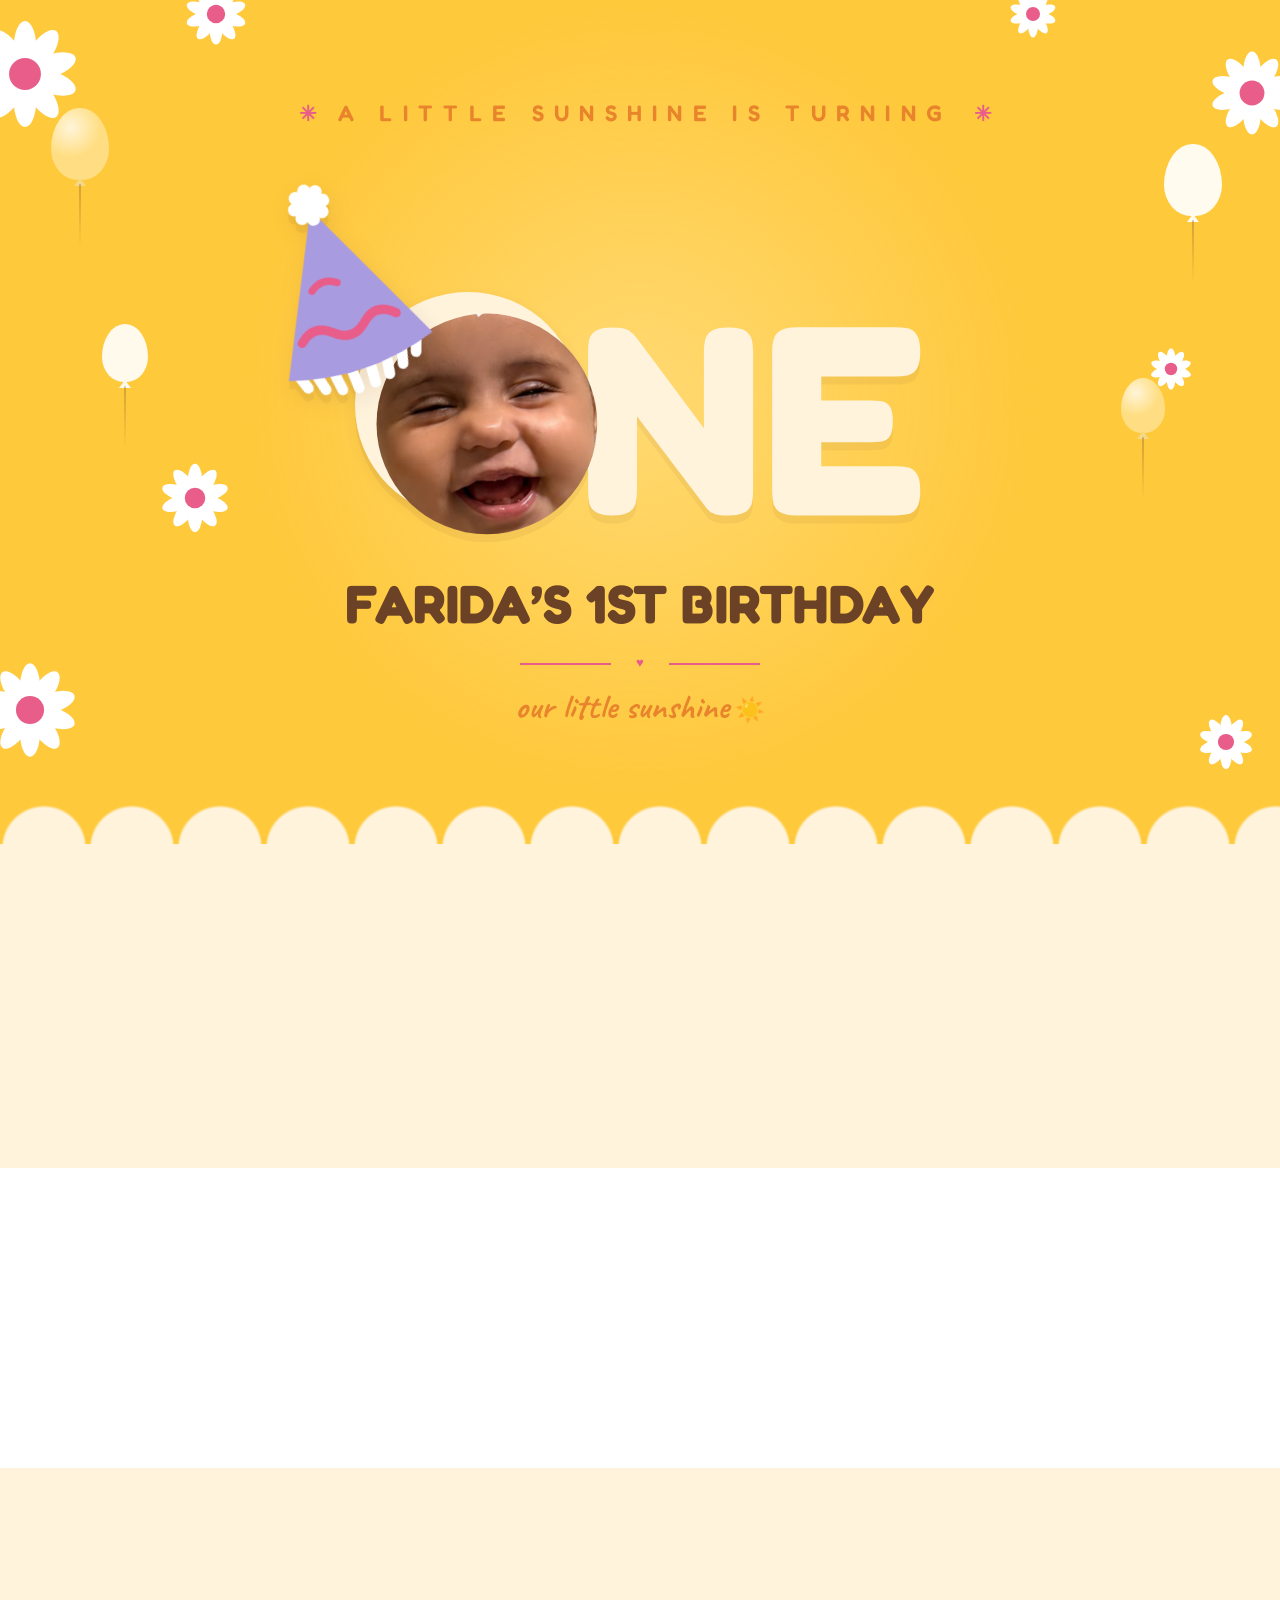
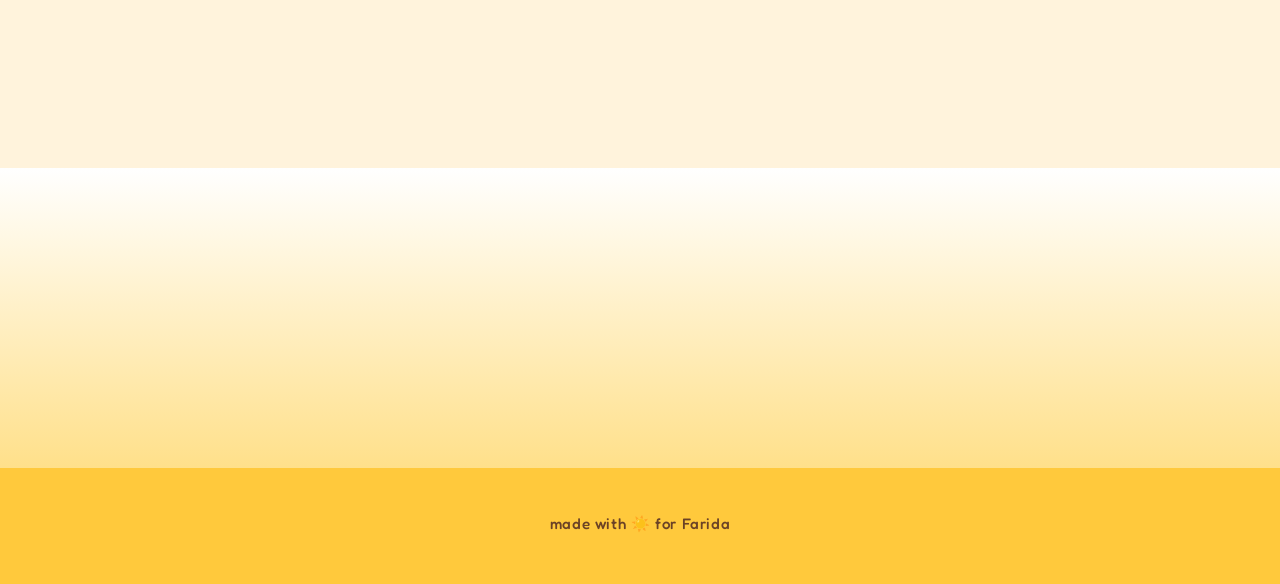
==== index.html @ 438c0849 "feat: page skeleton, sunshine theme, and invitation-style hero Co-Authored-By: Claude Fable 5 <norep" ====
<!doctype html>
<html lang="en">
<head>
  <meta charset="utf-8" />
  <meta name="viewport" content="width=device-width, initial-scale=1" />
  <title>Farida is turning ONE! ☀️</title>
  <meta name="description" content="A little sunshine is turning ONE — join us for Farida's 1st birthday! Friday 28th August, 6:30 PM, Family Park, El Rehab." />
  <meta name="theme-color" content="#FFC93C" />
  <link rel="preconnect" href="https://fonts.googleapis.com" />
  <link rel="preconnect" href="https://fonts.gstatic.com" crossorigin />
  <link href="https://fonts.googleapis.com/css2?family=Fredoka:wght@400;500;600;700&family=Caveat:wght@700&family=Nunito:wght@400;700;800&display=swap" rel="stylesheet" />
  <link rel="stylesheet" href="css/styles.css" />
</head>
<body>
  <div class="sky-decor" aria-hidden="true">
    <span class="cloud cloud-1"></span>
    <span class="cloud cloud-2"></span>
    <span class="cloud cloud-3"></span>
    <span class="cloud cloud-4"></span>
    <span class="balloon balloon-1"></span>
    <span class="balloon balloon-2"></span>
    <span class="balloon balloon-3"></span>
    <span class="balloon balloon-4"></span>
  </div>

  <header class="hero">
    <div class="hero-daisies" aria-hidden="true"></div>
    <p class="hero-kicker">A little sunshine is turning</p>
    <div class="hero-one" aria-label="ONE">
      <span class="hero-o">
        <img src="assets/theme/face.png" alt="Farida smiling" />
        <span class="party-hat" aria-hidden="true"></span>
      </span><span class="hero-n">N</span><span class="hero-e">E</span>
    </div>
    <h1 class="hero-title">Farida’s 1st Birthday</h1>
    <p class="hero-sub"><span class="script">our little sunshine</span> ☀️</p>
  </header>

  <main>
    <section id="countdown" aria-label="Countdown to the party"></section>
    <section id="details" aria-label="Party details"></section>
    <section id="photos" aria-label="Photo moments"></section>
    <section id="rsvp" aria-label="RSVP"></section>
  </main>

  <footer class="footer">made with ☀️ for Farida</footer>

  <script type="module" src="js/app.js"></script>
</body>
</html>
---- css/styles.css ----
/* ==========================================================================
   Farida's 1st Birthday — "a little sunshine is turning ONE"
   Theme tokens, page skeleton rhythm, and the invitation-style hero.
   No dependencies. Mobile-first: 375px base, enhancements at 700px / 1100px.
   ========================================================================== */

/* --------------------------------------------------------------------------
   1. Tokens
   -------------------------------------------------------------------------- */

:root {
  --sun: #FFC93C; --sun-soft: #FFE08A; --cream: #FFF3DC; --cloud: #FFFFFF;
  --marigold: #E8842C; --brown: #6B4226; --pink: #E85D8A; --lilac: #A99BE0;
  --font-display: "Fredoka", sans-serif;
  --font-script: "Caveat", cursive;
  --font-body: "Nunito", sans-serif;

  /* Shared decorative art, drawn once and reused as background layers. */
  --daisy: url("data:image/svg+xml,<svg xmlns='http://www.w3.org/2000/svg' viewBox='0 0 100 100'><g fill='%23FFFFFF'><ellipse cx='50' cy='27' rx='9.5' ry='22'/><ellipse cx='50' cy='27' rx='9.5' ry='22' transform='rotate(36 50 50)'/><ellipse cx='50' cy='27' rx='9.5' ry='22' transform='rotate(72 50 50)'/><ellipse cx='50' cy='27' rx='9.5' ry='22' transform='rotate(108 50 50)'/><ellipse cx='50' cy='27' rx='9.5' ry='22' transform='rotate(144 50 50)'/><ellipse cx='50' cy='27' rx='9.5' ry='22' transform='rotate(180 50 50)'/><ellipse cx='50' cy='27' rx='9.5' ry='22' transform='rotate(216 50 50)'/><ellipse cx='50' cy='27' rx='9.5' ry='22' transform='rotate(252 50 50)'/><ellipse cx='50' cy='27' rx='9.5' ry='22' transform='rotate(288 50 50)'/><ellipse cx='50' cy='27' rx='9.5' ry='22' transform='rotate(324 50 50)'/></g><circle cx='50' cy='50' r='13.5' fill='%23E85D8A'/></svg>");

  --hat: url("data:image/svg+xml,<svg xmlns='http://www.w3.org/2000/svg' viewBox='0 0 120 150'><g fill='%23FFFFFF'><rect x='16' y='113' width='6.5' height='17' rx='3.2' transform='rotate(-19 19 113)'/><rect x='27' y='117' width='6.5' height='17' rx='3.2' transform='rotate(-14 30 117)'/><rect x='38' y='120' width='6.5' height='17' rx='3.2' transform='rotate(-8 41 120)'/><rect x='49' y='122' width='6.5' height='17' rx='3.2' transform='rotate(-3 52 122)'/><rect x='61' y='122' width='6.5' height='17' rx='3.2' transform='rotate(3 64 122)'/><rect x='72' y='120' width='6.5' height='17' rx='3.2' transform='rotate(8 75 120)'/><rect x='83' y='117' width='6.5' height='17' rx='3.2' transform='rotate(14 86 117)'/><rect x='94' y='113' width='6.5' height='17' rx='3.2' transform='rotate(19 97 113)'/></g><path d='M60 24 L106 118 Q60 133 14 118 Z' fill='%23A99BE0'/><path d='M29 99 Q39 90 49 99 T69 99 T89 100' fill='none' stroke='%23E85D8A' stroke-width='5.5' stroke-linecap='round'/><path d='M45 71 Q53 65 61 71' fill='none' stroke='%23E85D8A' stroke-width='4.5' stroke-linecap='round'/><g fill='%23FFFFFF' transform='translate(60 21)'><rect x='-13' y='-4' width='26' height='8' rx='4'/><rect x='-13' y='-4' width='26' height='8' rx='4' transform='rotate(45)'/><rect x='-13' y='-4' width='26' height='8' rx='4' transform='rotate(90)'/><rect x='-13' y='-4' width='26' height='8' rx='4' transform='rotate(135)'/><circle r='9'/></g></svg>");
}

/* --------------------------------------------------------------------------
   2. Reset + base
   -------------------------------------------------------------------------- */

* { box-sizing: border-box; margin: 0; }

html { -webkit-text-size-adjust: 100%; }

body {
  background: var(--sun);
  color: var(--brown);
  font-family: var(--font-body);
  font-size: 16px;
  line-height: 1.6;
  overflow-x: hidden;
  min-height: 100vh;
}

img { max-width: 100%; }

:focus-visible {
  outline: 3px solid var(--brown);
  outline-offset: 3px;
  border-radius: 6px;
}

/* --------------------------------------------------------------------------
   3. Sky decor — drifting clouds + floating balloons behind everything
   -------------------------------------------------------------------------- */

.sky-decor {
  position: fixed;
  inset: 0;
  overflow: hidden;
  pointer-events: none;
  z-index: 0;
}

.cloud {
  position: absolute;
  left: 0;
  width: 120px;
  height: 40px;
  background: var(--cloud);
  border-radius: 60px;
  opacity: 0.35;
  will-change: transform;
}

.cloud::before,
.cloud::after {
  content: "";
  position: absolute;
  background: inherit;
  border-radius: 50%;
}

.cloud::before { width: 58px; height: 58px; left: 16px; top: -26px; }
.cloud::after  { width: 40px; height: 40px; right: 18px; top: -18px; }

.cloud-1 { top: 5%;  transform: translateX(-30vw) scale(0.8);  opacity: 0.42; }
.cloud-2 { top: 37%; transform: translateX(-30vw) scale(0.55); opacity: 0.34; }
.cloud-3 { top: 58%; transform: translateX(-30vw) scale(1.05); opacity: 0.3; }
.cloud-4 { top: 79%; transform: translateX(-30vw) scale(0.7);  opacity: 0.28; }

.balloon {
  display: none;
  position: absolute;
  width: 58px;
  height: 72px;
  border-radius: 50% 50% 48% 48% / 58% 58% 44% 44%;
  background:
    radial-gradient(circle at 34% 27%, rgba(255, 255, 255, 0.8), rgba(255, 255, 255, 0) 46%),
    var(--sun-soft);
  opacity: 0.92;
}

/* Knot under the balloon. */
.balloon::before {
  content: "";
  position: absolute;
  left: 50%;
  bottom: -6px;
  width: 0;
  height: 0;
  transform: translateX(-50%);
  border-left: 6px solid transparent;
  border-right: 6px solid transparent;
  border-bottom: 8px solid currentColor;
  color: inherit;
}

/* String. */
.balloon::after {
  content: "";
  position: absolute;
  left: 50%;
  top: 100%;
  width: 2px;
  height: 62px;
  margin-top: 4px;
  transform: translateX(-50%);
  background: linear-gradient(rgba(107, 66, 38, 0.32), rgba(107, 66, 38, 0));
  border-radius: 2px;
}

.balloon-1 { top: 9%;  left: 2.2%;  color: #F3D98C; }
.balloon-2 { top: 30%; left: 5.5%;  color: #FFFFFF; background: radial-gradient(circle at 34% 27%, rgba(255,255,255,0.95), rgba(255,255,255,0) 46%), var(--cloud); width: 46px; height: 58px; opacity: 0.9; }
.balloon-3 { top: 13%; right: 2.4%; color: #FFFFFF; background: radial-gradient(circle at 34% 27%, rgba(255,255,255,0.95), rgba(255,255,255,0) 46%), var(--cloud); }
.balloon-4 { top: 37%; right: 6%;   color: #F3D98C; width: 44px; height: 55px; }

/* --------------------------------------------------------------------------
   4. Hero — a web recreation of the paper invitation
   -------------------------------------------------------------------------- */

.hero {
  position: relative;
  z-index: 1;
  overflow: hidden;
  padding: clamp(2.75rem, 11vw, 5.5rem) clamp(1rem, 5vw, 2.5rem) clamp(5rem, 14vw, 8rem);
  text-align: center;
  isolation: isolate;
}

/* Warm glow behind the ONE, like light off the page. */
.hero::before {
  content: "";
  position: absolute;
  left: 50%;
  top: 46%;
  width: min(125vw, 880px);
  aspect-ratio: 1;
  transform: translate(-50%, -50%);
  background: radial-gradient(circle, var(--sun-soft) 0%, rgba(255, 224, 138, 0) 63%);
  opacity: 0.7;
  z-index: -2;
}

/* Cloud-scalloped hand-off into the first cream section. */
.hero::after {
  content: "";
  position: absolute;
  left: 0;
  right: 0;
  bottom: -1px;
  height: 58px;
  z-index: -1;
  background:
    radial-gradient(circle at 32px 40px, var(--cream) 29px, rgba(255, 243, 220, 0) 31px)
      0 0 / 64px 58px repeat-x,
    linear-gradient(var(--cream), var(--cream)) 0 100% / 100% 20px no-repeat;
}

.hero-daisies {
  position: absolute;
  inset: 0;
  z-index: -1;
  pointer-events: none;
  background-image: var(--daisy), var(--daisy), var(--daisy), var(--daisy), var(--daisy), var(--daisy);
  background-repeat: no-repeat;
  background-size: 96px, 58px, 74px, 44px, 84px, 50px;
  background-position:
    -26px 1.5%,
    23% -14px,
    calc(100% + 14px) 4%,
    72% 1%,
    -18px 87%,
    calc(100% - 10px) 90%;
}

/* --- kicker: spaced marigold caps flanked by pink sparkle marks ---------- */

.hero-kicker {
  font-family: var(--font-display);
  font-weight: 600;
  font-size: clamp(0.78rem, 3.4vw, 1.2rem);
  color: var(--marigold);
  text-transform: uppercase;
  letter-spacing: 0.24em;
  text-indent: 0.24em;
  text-align: center;
  line-height: 1.5;
  /* Keeps the kicker to a comfortable two-line measure on phones so the
     sparkle marks stay beside the words instead of out at the daisies. */
  max-width: min(100%, 12.5rem);
  margin: 0 auto;
}

.hero-kicker::before,
.hero-kicker::after {
  content: "✳";
  display: inline-block;
  color: var(--pink);
  font-size: 0.95em;
  letter-spacing: 0;
  text-indent: 0;
}

.hero-kicker::before { margin-right: 1em; }
.hero-kicker::after  { margin-left: 1em; }

/* --- the giant ONE ------------------------------------------------------- */

.hero-one {
  display: flex;
  justify-content: center;
  align-items: center;
  font-family: var(--font-display);
  font-weight: 700;
  font-size: clamp(6rem, 31vw, 16rem);
  line-height: 1;
  color: var(--cream);
  letter-spacing: 0.005em;
  /* Top margin scales with the type so the party hat always clears the kicker. */
  margin: calc(0.5em + 1rem) 0 clamp(0.5rem, 2vw, 1rem);
  filter: drop-shadow(0 0.03em 0 rgba(107, 66, 38, 0.07));
}

.hero-o {
  position: relative;
  display: inline-block;
  width: 0.84em;
  height: 0.84em;
  flex: none;
  margin-bottom: 0.075em;
  border-radius: 50%;
  background: var(--cream);
  box-shadow: 0 0.02em 0.05em rgba(107, 66, 38, 0.08);
}

.hero-o img {
  position: absolute;
  inset: 0.072em;
  width: auto;
  height: auto;
  display: block;
  object-fit: cover;
  object-position: 50% 44%;
  /* Clip tight, then scale back up: crops the source's edge fringe without
     letting the photo spill outside the cream ring. */
  clip-path: circle(47%);
  transform: scale(1.04);
}

.hero-n,
.hero-e { display: inline-block; }

/* --- the party hat: lilac cone, pink zigzag, white pompom + tassels ------ */

.party-hat {
  position: absolute;
  left: -34%;
  top: -62%;
  width: 88%;
  aspect-ratio: 120 / 150;
  transform: rotate(-19deg);
  transform-origin: 60% 100%;
  background: var(--hat) no-repeat center / contain;
  filter: drop-shadow(0 0.03em 0.04em rgba(107, 66, 38, 0.12));
}

/* --- title + script sub-line -------------------------------------------- */

.hero-title {
  font-family: var(--font-display);
  font-weight: 700;
  font-size: clamp(1.7rem, 7.6vw, 3.5rem);
  line-height: 1.15;
  letter-spacing: 0.01em;
  text-transform: uppercase;
  color: var(--brown);
  margin: clamp(0.75rem, 3vw, 1.5rem) auto 0;
  max-width: 16ch;
}

.hero-sub {
  margin-top: clamp(0.9rem, 3.5vw, 1.4rem);
  font-size: clamp(1.1rem, 4vw, 1.5rem);
  line-height: 1.2;
}

/* Pink rule–heart–rule divider, straight from the invitation. */
.hero-sub::before {
  content: "♥";
  display: block;
  width: min(15rem, 74vw);
  margin: 0 auto clamp(0.6rem, 2.5vw, 1rem);
  color: var(--pink);
  font-size: 0.82rem;
  line-height: 1;
  background:
    linear-gradient(var(--pink), var(--pink)) left center / 38% 2px no-repeat,
    linear-gradient(var(--pink), var(--pink)) right center / 38% 2px no-repeat;
}

.hero-sub .script {
  font-family: var(--font-script);
  font-weight: 700;
  font-size: 1.45em;
  color: var(--marigold);
}

/* --------------------------------------------------------------------------
   5. Page rhythm — empty landmarks that later tasks fill in
   -------------------------------------------------------------------------- */

main {
  position: relative;
  z-index: 1;
  /* Overlap the hero by a hair so fractional layout heights can never leave a
     sliver of the yellow page background showing at the seam. */
  margin-top: -1px;
}

main > section {
  min-height: clamp(170px, 27vh, 280px);
  padding: clamp(2.5rem, 8vw, 4.5rem) clamp(1rem, 5vw, 2.5rem);
  background: var(--cream);
}

#details { background: var(--cloud); }
#photos  { background: var(--cream); }
#rsvp    { background: linear-gradient(180deg, var(--cloud) 0%, var(--sun-soft) 100%); }

/* --------------------------------------------------------------------------
   6. Footer
   -------------------------------------------------------------------------- */

.footer {
  position: relative;
  z-index: 1;
  background: var(--sun);
  color: var(--brown);
  font-family: var(--font-display);
  font-weight: 500;
  font-size: 0.95rem;
  letter-spacing: 0.04em;
  text-align: center;
  padding: clamp(1.75rem, 6vw, 2.75rem) 1rem clamp(2rem, 7vw, 3rem);
}

/* --------------------------------------------------------------------------
   7. Enhancements — 700px and up
   -------------------------------------------------------------------------- */

@media (min-width: 700px) {
  .balloon { display: block; }

  .hero {
    padding-top: clamp(3.5rem, 8vw, 6rem);
    padding-bottom: clamp(6rem, 12vw, 9rem);
  }

  .hero-kicker {
    max-width: none;
    font-size: clamp(1rem, 2vw, 1.35rem);
    letter-spacing: 0.42em;
    text-indent: 0.42em;
  }

  .hero-one { font-size: clamp(9rem, 22vw, 14rem); }

  .hero-daisies {
    background-image:
      var(--daisy), var(--daisy), var(--daisy), var(--daisy),
      var(--daisy), var(--daisy), var(--daisy), var(--daisy);
    background-size: 118px, 68px, 92px, 52px, 104px, 60px, 76px, 46px;
    background-position:
      -34px 2%,
      15% -20px,
      calc(100% + 18px) 6%,
      82% -12px,
      -22px 86%,
      calc(100% - 24px) 88%,
      13% 58%,
      93% 42%;
  }

  .hero::after { height: 76px; }
  .hero::after {
    background:
      radial-gradient(circle at 44px 54px, var(--cream) 40px, rgba(255, 243, 220, 0) 43px)
        0 0 / 88px 76px repeat-x,
      linear-gradient(var(--cream), var(--cream)) 0 100% / 100% 26px no-repeat;
  }
}

/* --------------------------------------------------------------------------
   8. Enhancements — 1100px and up
   -------------------------------------------------------------------------- */

@media (min-width: 1100px) {
  .hero { padding-bottom: clamp(7rem, 11vw, 10rem); }

  .hero-one { font-size: clamp(13rem, 21vw, 19rem); }

  .hero-title { font-size: clamp(3rem, 4.2vw, 4.25rem); max-width: none; }

  .hero-kicker { font-size: 1.4rem; letter-spacing: 0.46em; text-indent: 0.46em; }

  .balloon-1 { top: 12%; left: 4%; }
  .balloon-2 { top: 36%; left: 8%; }
  .balloon-3 { top: 16%; right: 4.5%; }
  .balloon-4 { top: 42%; right: 9%; }

  main > section { min-height: 300px; }
}

/* --------------------------------------------------------------------------
   9. Motion — decorative only, and only when the visitor welcomes it
   -------------------------------------------------------------------------- */

@keyframes drift-across {
  from { transform: translateX(-30vw) scale(var(--s, 1)); }
  to   { transform: translateX(130vw) scale(var(--s, 1)); }
}

@keyframes float-up-down {
  0%, 100% { translate: 0 0; }
  50%      { translate: 0 -18px; }
}

@keyframes gentle-bob {
  0%, 100% { transform: translateY(0); }
  50%      { transform: translateY(-0.022em); }
}

@keyframes sparkle-pulse {
  0%, 100% { opacity: 1;    transform: scale(1); }
  50%      { opacity: 0.55; transform: scale(0.78); }
}

@media (prefers-reduced-motion: no-preference) {
  .cloud {
    animation: drift-across linear infinite;
  }

  .cloud-1 { --s: 0.85; animation-duration: 92s;  animation-delay: -12s; }
  .cloud-2 { --s: 0.55; animation-duration: 128s; animation-delay: -70s; }
  .cloud-3 { --s: 1.05; animation-duration: 156s; animation-delay: -34s; }
  .cloud-4 { --s: 0.7;  animation-duration: 112s; animation-delay: -96s; }

  .balloon { animation: float-up-down 7s ease-in-out infinite; }
  .balloon-2 { animation-duration: 9s;  animation-delay: -2s; }
  .balloon-3 { animation-duration: 8s;  animation-delay: -4s; }
  .balloon-4 { animation-duration: 10s; animation-delay: -6s; }

  .hero-o { animation: gentle-bob 5s ease-in-out infinite; }

  .hero-kicker::before,
  .hero-kicker::after { animation: sparkle-pulse 3.2s ease-in-out infinite; }
  .hero-kicker::after { animation-delay: -1.6s; }
}

@media (prefers-reduced-motion: reduce) {
  *,
  *::before,
  *::after {
    animation: none !important;
    transition: none !important;
    scroll-behavior: auto !important;
  }
}
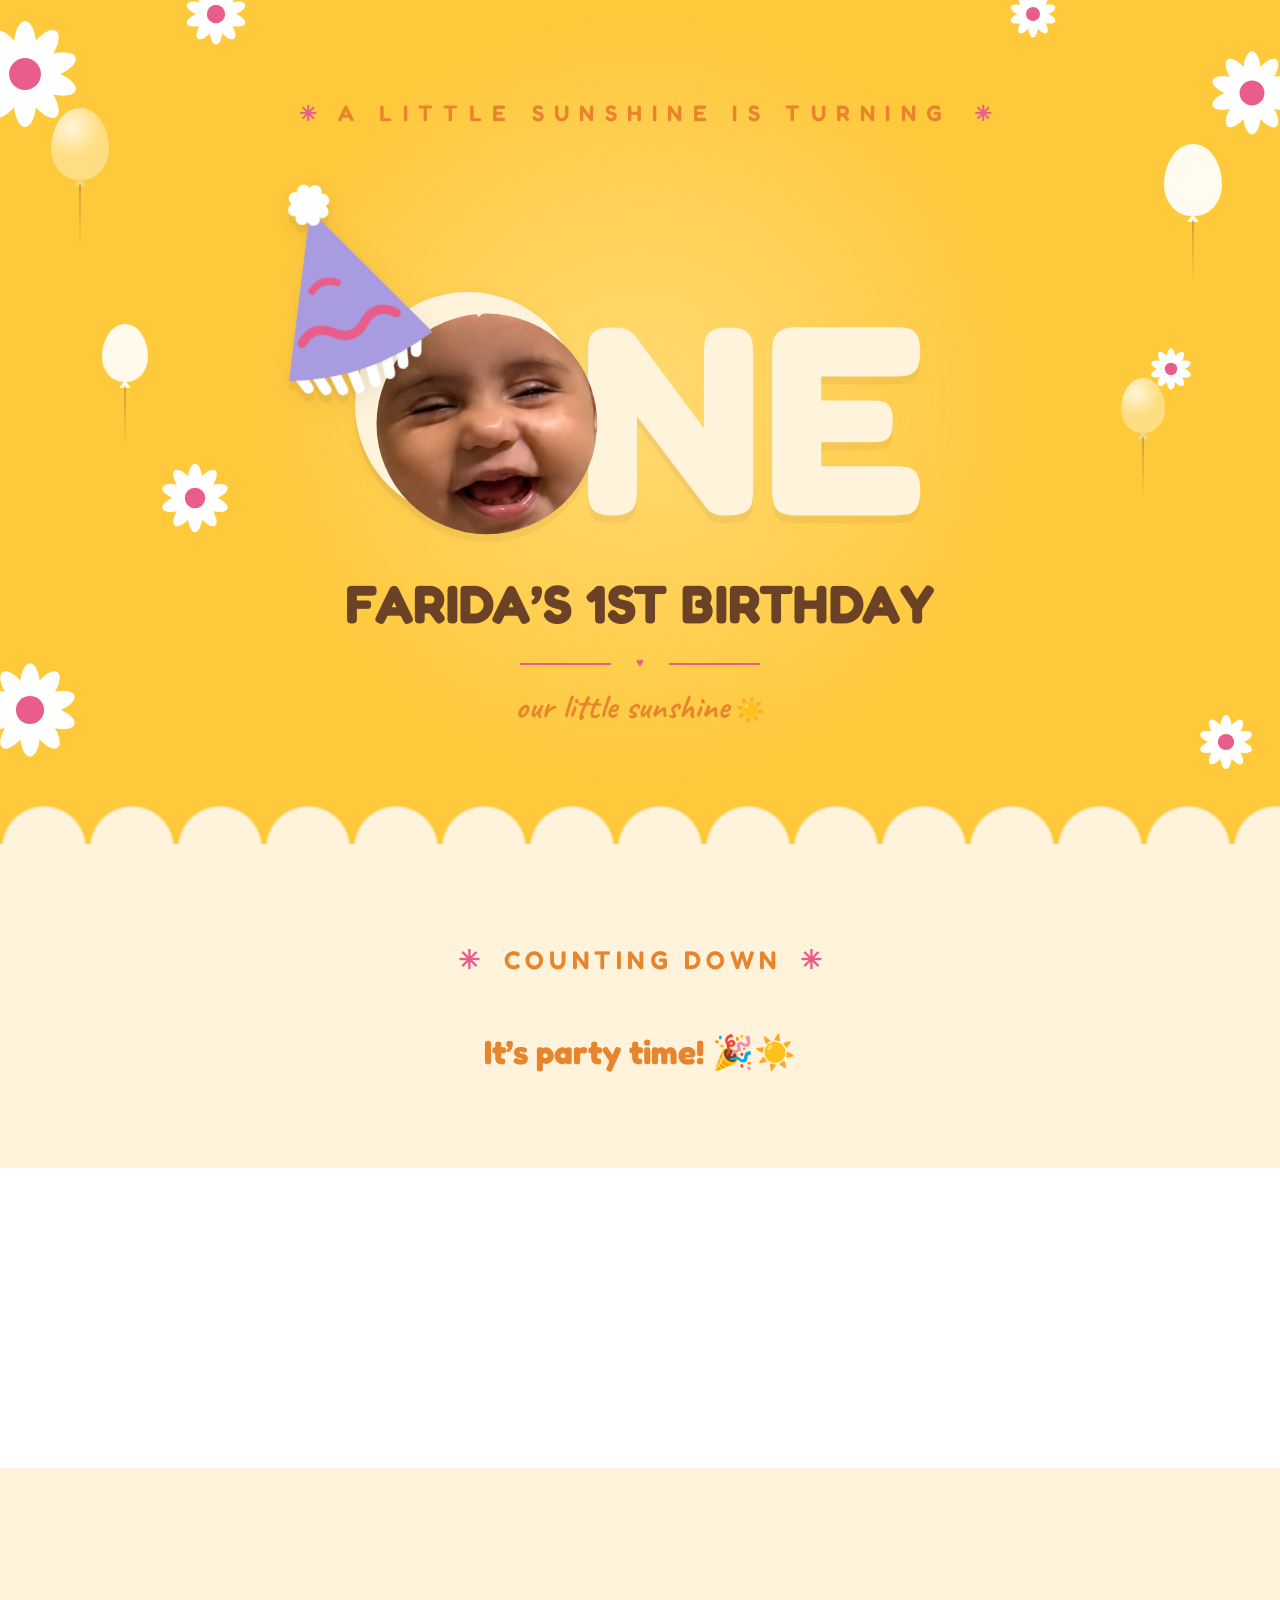
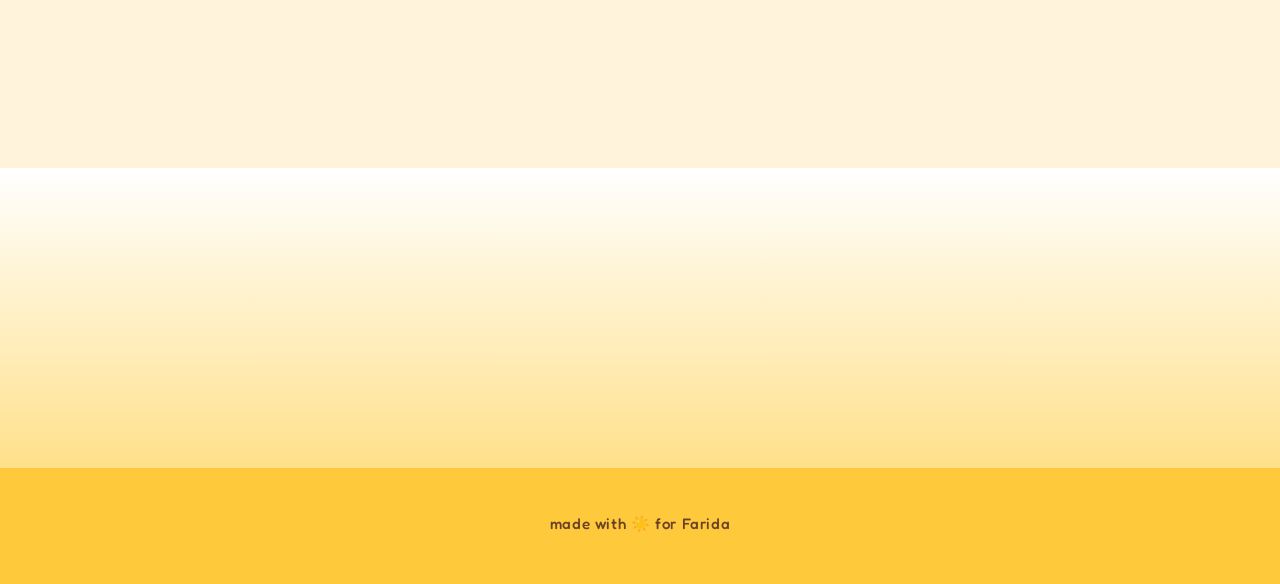
==== commit 4fc073b8: "feat: live countdown on cloud chips Co-Authored-By: Claude Fable 5 <noreply@anthropic.com>" ====
--- a/index.html
+++ b/index.html
@@ -37,7 +37,17 @@
   </header>
 
   <main>
-    <section id="countdown" aria-label="Countdown to the party"></section>
+    <section id="countdown" aria-label="Countdown to the party">
+      <h2 class="section-title"><span aria-hidden="true">✳</span> counting down <span aria-hidden="true">✳</span></h2>
+      <div class="count-grid" role="timer">
+        <div class="count-chip"><span class="count-num" id="cd-days">–</span><span class="count-label">days</span></div>
+        <div class="count-chip"><span class="count-num" id="cd-hours">–</span><span class="count-label">hours</span></div>
+        <div class="count-chip"><span class="count-num" id="cd-minutes">–</span><span class="count-label">minutes</span></div>
+        <div class="count-chip"><span class="count-num" id="cd-seconds">–</span><span class="count-label">seconds</span></div>
+      </div>
+      <p class="count-until">until Didi turns ONE!</p>
+      <p class="count-done" hidden>It’s party time! 🎉☀️</p>
+    </section>
     <section id="details" aria-label="Party details"></section>
     <section id="photos" aria-label="Photo moments"></section>
     <section id="rsvp" aria-label="RSVP"></section>
--- a/css/styles.css
+++ b/css/styles.css
@@ -346,7 +346,115 @@
 #rsvp    { background: linear-gradient(180deg, var(--cloud) 0%, var(--sun-soft) 100%); }
 
 /* --------------------------------------------------------------------------
-   6. Footer
+   6. Countdown — cloud-cookie chips ticking down to the party
+   -------------------------------------------------------------------------- */
+
+.section-title {
+  font-family: var(--font-display);
+  font-weight: 600;
+  font-size: clamp(1.05rem, 4.4vw, 1.4rem);
+  text-transform: uppercase;
+  letter-spacing: 0.14em;
+  text-indent: 0.14em;
+  text-align: center;
+  color: var(--marigold);
+  margin: 0 auto clamp(1.75rem, 7vw, 2.75rem);
+}
+
+.section-title span {
+  display: inline-block;
+  color: var(--pink);
+  margin: 0 0.3em;
+  text-indent: 0;
+}
+
+.count-grid {
+  display: grid;
+  grid-template-columns: repeat(4, 1fr);
+  gap: clamp(0.55rem, 3vw, 1rem);
+  max-width: 30rem;
+  margin: 0 auto;
+}
+
+/* `display: grid` above out-specifies the UA [hidden] rule at equal
+   specificity (author beats user-agent regardless of selector weight), so
+   without this the grid would stay visible after `els.grid.hidden = true`. */
+.count-grid[hidden] {
+  display: none;
+}
+
+/* A cloud cookie: a soft blobby rectangle plus two overlapping circular
+   bumps riding its top edge, echoing the iced cloud cookies in
+   assets/theme/desserts-grid.png. */
+.count-chip {
+  position: relative;
+  display: flex;
+  flex-direction: column;
+  align-items: center;
+  justify-content: center;
+  gap: 0.2em;
+  padding: 1.15em 0.3em 0.85em;
+  background: var(--cloud);
+  border-radius: 48% 48% 42% 42% / 62% 62% 38% 38%;
+  box-shadow:
+    0 3px 0 rgba(107, 66, 38, 0.08),
+    0 8px 16px rgba(107, 66, 38, 0.14);
+}
+
+.count-chip::before,
+.count-chip::after {
+  content: "";
+  position: absolute;
+  top: -13%;
+  width: 52%;
+  height: 40%;
+  background: inherit;
+  border-radius: 50%;
+}
+
+.count-chip::before { left: 0%; }
+.count-chip::after  { right: 0%; }
+
+.count-num {
+  position: relative;
+  font-family: var(--font-display);
+  font-weight: 700;
+  font-size: clamp(1.5rem, 7vw, 2rem);
+  line-height: 1;
+  color: var(--marigold);
+  font-variant-numeric: tabular-nums;
+}
+
+.count-label {
+  position: relative;
+  font-family: var(--font-body);
+  font-weight: 800;
+  font-size: clamp(0.58rem, 2.4vw, 0.72rem);
+  text-transform: uppercase;
+  letter-spacing: 0.09em;
+  color: var(--brown);
+}
+
+.count-until {
+  margin-top: clamp(1.25rem, 5vw, 2rem);
+  font-family: var(--font-script);
+  font-weight: 700;
+  font-size: clamp(1.3rem, 5.5vw, 1.7rem);
+  text-align: center;
+  color: var(--marigold);
+}
+
+.count-done {
+  margin-top: clamp(1rem, 4vw, 1.5rem);
+  font-family: var(--font-display);
+  font-weight: 700;
+  font-size: clamp(1.5rem, 6vw, 2.1rem);
+  text-align: center;
+  color: var(--marigold);
+}
+
+/* --------------------------------------------------------------------------
+   7. Footer
    -------------------------------------------------------------------------- */
 
 .footer {
@@ -363,7 +471,7 @@
 }
 
 /* --------------------------------------------------------------------------
-   7. Enhancements — 700px and up
+   8. Enhancements — 700px and up
    -------------------------------------------------------------------------- */
 
 @media (min-width: 700px) {
@@ -406,10 +514,17 @@
         0 0 / 88px 76px repeat-x,
       linear-gradient(var(--cream), var(--cream)) 0 100% / 100% 26px no-repeat;
   }
-}
-
-/* --------------------------------------------------------------------------
-   8. Enhancements — 1100px and up
+
+  .section-title { font-size: 1.6rem; letter-spacing: 0.2em; text-indent: 0.2em; }
+
+  .count-grid { max-width: 40rem; gap: 1.5rem; }
+
+  .count-num { font-size: 2.6rem; }
+  .count-label { font-size: 0.85rem; }
+}
+
+/* --------------------------------------------------------------------------
+   9. Enhancements — 1100px and up
    -------------------------------------------------------------------------- */
 
 @media (min-width: 1100px) {
@@ -427,10 +542,15 @@
   .balloon-4 { top: 42%; right: 9%; }
 
   main > section { min-height: 300px; }
-}
-
-/* --------------------------------------------------------------------------
-   9. Motion — decorative only, and only when the visitor welcomes it
+
+  .count-grid { max-width: 48rem; gap: 1.75rem; }
+
+  .count-num { font-size: 3.1rem; }
+  .count-label { font-size: 0.95rem; letter-spacing: 0.1em; }
+}
+
+/* --------------------------------------------------------------------------
+   10. Motion — decorative only, and only when the visitor welcomes it
    -------------------------------------------------------------------------- */
 
 @keyframes drift-across {
@@ -473,6 +593,14 @@
   .hero-kicker::before,
   .hero-kicker::after { animation: sparkle-pulse 3.2s ease-in-out infinite; }
   .hero-kicker::after { animation-delay: -1.6s; }
+
+  .section-title span { animation: sparkle-pulse 3.2s ease-in-out infinite; }
+  .section-title span:last-child { animation-delay: -1.6s; }
+
+  .count-chip { animation: gentle-bob 4.5s ease-in-out infinite; }
+  .count-chip:nth-child(2) { animation-delay: -1.1s; }
+  .count-chip:nth-child(3) { animation-delay: -2.2s; }
+  .count-chip:nth-child(4) { animation-delay: -3.3s; }
 }
 
 @media (prefers-reduced-motion: reduce) {
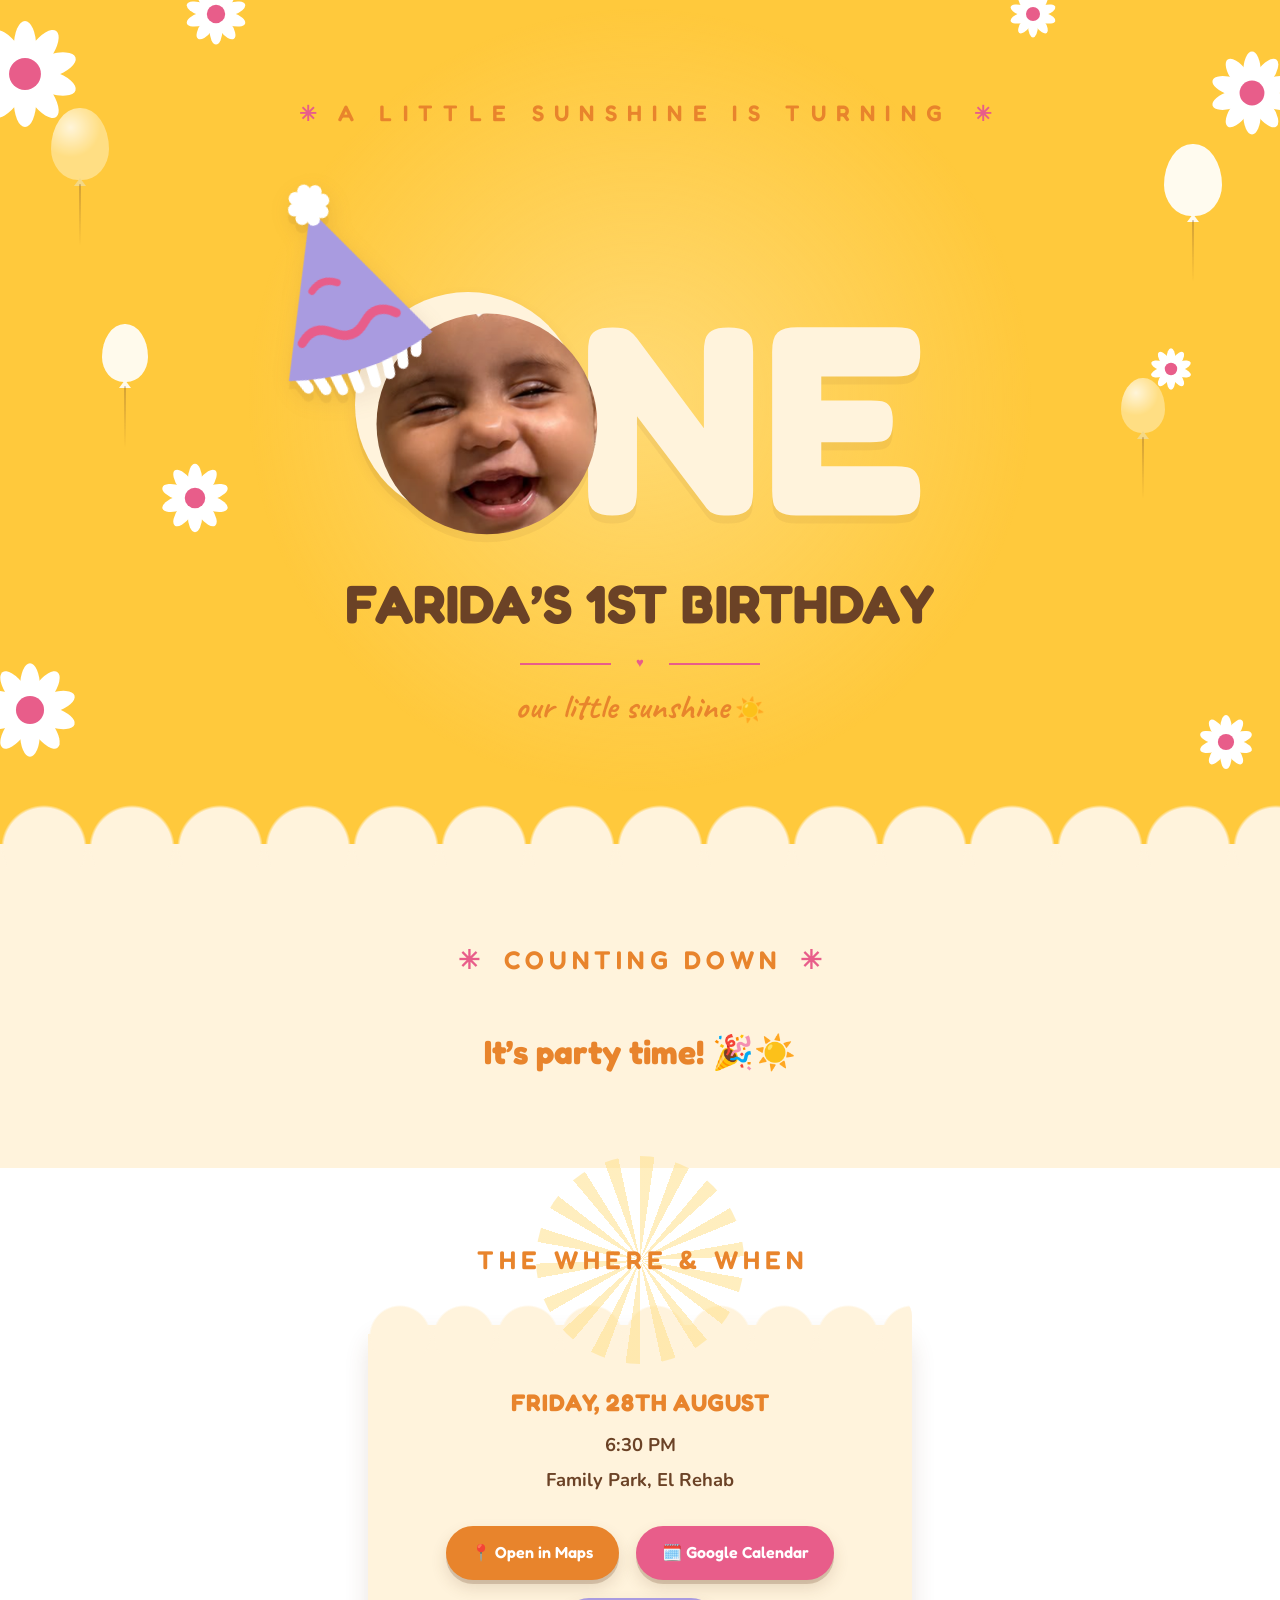
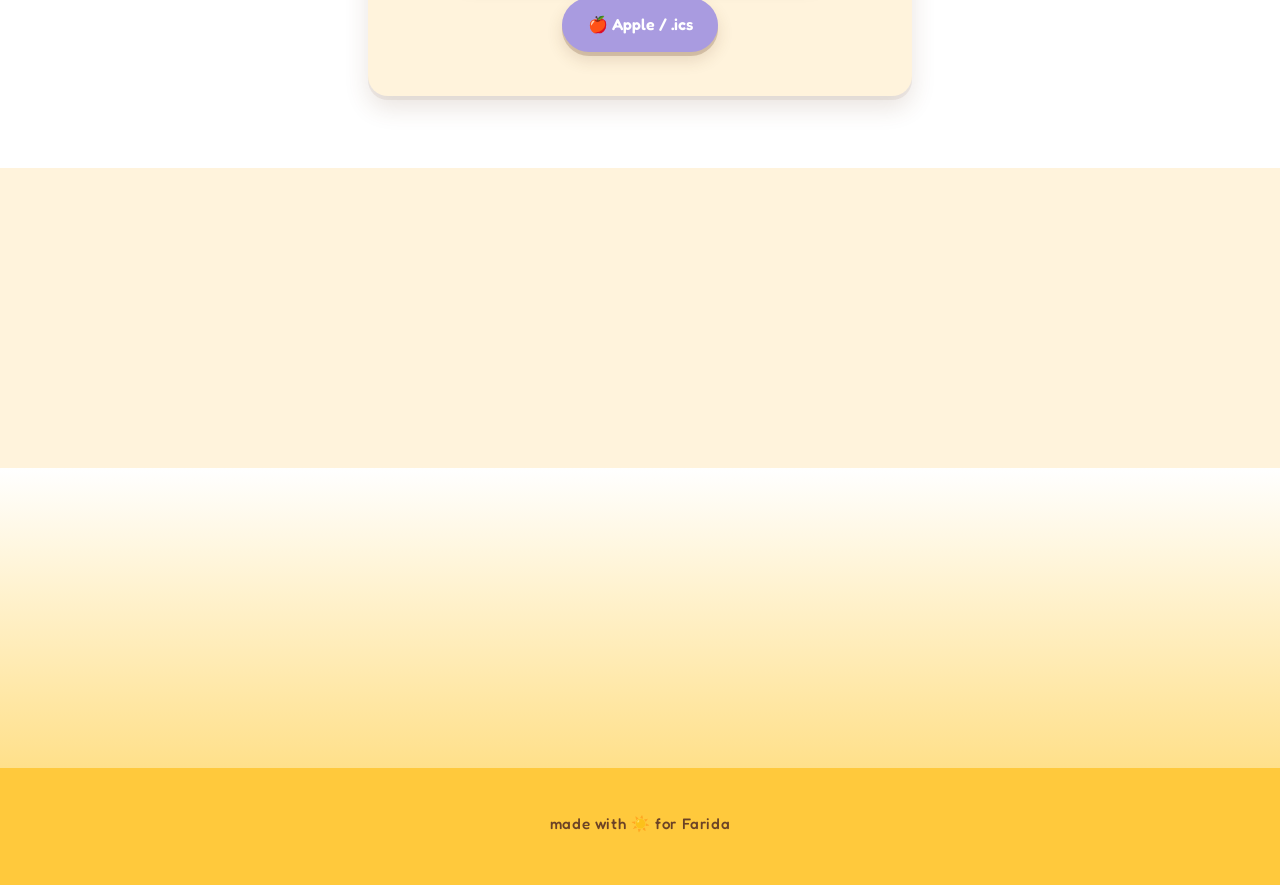
==== commit 52bd6792: "feat: event details with maps link and add-to-calendar Co-Authored-By: Claude Fable 5 <noreply@anthr" ====
--- a/index.html
+++ b/index.html
@@ -48,7 +48,19 @@
       <p class="count-until">until Didi turns ONE!</p>
       <p class="count-done" hidden>It’s party time! 🎉☀️</p>
     </section>
-    <section id="details" aria-label="Party details"></section>
+    <section id="details" aria-label="Party details">
+      <h2 class="section-title">the where &amp; when</h2>
+      <div class="details-card">
+        <p class="details-line" id="det-date"></p>
+        <p class="details-line" id="det-time"></p>
+        <p class="details-line" id="det-venue"></p>
+        <div class="details-actions">
+          <a class="btn btn-maps" id="det-maps" target="_blank" rel="noopener">📍 Open in Maps</a>
+          <a class="btn btn-gcal" id="det-gcal" target="_blank" rel="noopener">🗓️ Google Calendar</a>
+          <a class="btn btn-ics" id="det-ics" download="faridas-first-birthday.ics">🍎 Apple / .ics</a>
+        </div>
+      </div>
+    </section>
     <section id="photos" aria-label="Photo moments"></section>
     <section id="rsvp" aria-label="RSVP"></section>
   </main>
--- a/css/styles.css
+++ b/css/styles.css
@@ -454,7 +454,115 @@
 }
 
 /* --------------------------------------------------------------------------
-   7. Footer
+   7. Details — the where & when, with maps + calendar actions
+   -------------------------------------------------------------------------- */
+
+#details .section-title {
+  position: relative;
+  z-index: 1;
+}
+
+/* Sunburst glowing behind the title, like the hero's warm glow. */
+#details .section-title::before {
+  content: "";
+  position: absolute;
+  left: 50%;
+  top: 50%;
+  z-index: -1;
+  width: clamp(9rem, 45vw, 13rem);
+  aspect-ratio: 1;
+  transform: translate(-50%, -50%);
+  background: repeating-conic-gradient(var(--sun-soft) 0deg 8deg, transparent 8deg 20deg);
+  border-radius: 50%;
+  opacity: 0.55;
+}
+
+.details-card {
+  position: relative;
+  max-width: 30rem;
+  margin: 30px auto 0;
+  padding: clamp(2.5rem, 8vw, 3.25rem) clamp(1.5rem, 6vw, 2.5rem) clamp(2rem, 7vw, 2.75rem);
+  background: var(--cream);
+  border-radius: 20px;
+  box-shadow:
+    0 4px 0 rgba(107, 66, 38, 0.08),
+    0 12px 24px rgba(107, 66, 38, 0.14);
+  text-align: center;
+}
+
+/* Cloud-scallop lid capping the card, echoing the hero::after hand-off. */
+.details-card::before {
+  content: "";
+  position: absolute;
+  left: 0;
+  right: 0;
+  top: -29px;
+  height: 58px;
+  border-radius: 20px 20px 0 0;
+  background:
+    radial-gradient(circle at 32px 40px, var(--cream) 29px, rgba(255, 243, 220, 0) 31px)
+      0 0 / 64px 58px repeat-x,
+    linear-gradient(var(--cream), var(--cream)) 0 100% / 100% 20px no-repeat;
+}
+
+.details-line {
+  position: relative;
+  margin: 0.3em 0;
+  font-weight: 700;
+}
+
+#det-date {
+  font-family: var(--font-display);
+  font-size: clamp(1.15rem, 4.5vw, 1.5rem);
+  text-transform: uppercase;
+  letter-spacing: 0.03em;
+  color: var(--marigold);
+}
+
+#det-time,
+#det-venue {
+  font-size: clamp(1rem, 3.6vw, 1.15rem);
+  color: var(--brown);
+}
+
+.details-actions {
+  position: relative;
+  display: flex;
+  flex-wrap: wrap;
+  justify-content: center;
+  gap: 0.85rem;
+  margin-top: clamp(1.5rem, 5vw, 2rem);
+}
+
+.btn {
+  display: inline-flex;
+  align-items: center;
+  gap: 0.4em;
+  font-family: var(--font-display);
+  font-weight: 600;
+  font-size: clamp(0.85rem, 3.2vw, 0.95rem);
+  color: var(--cloud);
+  text-decoration: none;
+  white-space: nowrap;
+  padding: 0.85em 1.35em;
+  border-radius: 999px;
+  box-shadow:
+    0 4px 0 rgba(107, 66, 38, 0.22),
+    0 8px 16px rgba(107, 66, 38, 0.16);
+  transition: translate 0.15s ease;
+}
+
+.btn:hover,
+.btn:focus-visible {
+  translate: 0 -2px;
+}
+
+.btn-maps { background: var(--marigold); }
+.btn-gcal { background: var(--pink); }
+.btn-ics  { background: var(--lilac); }
+
+/* --------------------------------------------------------------------------
+   8. Footer
    -------------------------------------------------------------------------- */
 
 .footer {
@@ -471,7 +579,7 @@
 }
 
 /* --------------------------------------------------------------------------
-   8. Enhancements — 700px and up
+   9. Enhancements — 700px and up
    -------------------------------------------------------------------------- */
 
 @media (min-width: 700px) {
@@ -521,10 +629,14 @@
 
   .count-num { font-size: 2.6rem; }
   .count-label { font-size: 0.85rem; }
-}
-
-/* --------------------------------------------------------------------------
-   9. Enhancements — 1100px and up
+
+  .details-card { max-width: 34rem; }
+  .details-actions { gap: 1.1rem; }
+  .btn { font-size: 1rem; padding: 0.9em 1.6em; }
+}
+
+/* --------------------------------------------------------------------------
+   10. Enhancements — 1100px and up
    -------------------------------------------------------------------------- */
 
 @media (min-width: 1100px) {
@@ -550,7 +662,7 @@
 }
 
 /* --------------------------------------------------------------------------
-   10. Motion — decorative only, and only when the visitor welcomes it
+   11. Motion — decorative only, and only when the visitor welcomes it
    -------------------------------------------------------------------------- */
 
 @keyframes drift-across {
@@ -571,6 +683,12 @@
 @keyframes sparkle-pulse {
   0%, 100% { opacity: 1;    transform: scale(1); }
   50%      { opacity: 0.55; transform: scale(0.78); }
+}
+
+@keyframes btn-wobble {
+  0%, 100% { rotate: 0deg; }
+  25%      { rotate: -4deg; }
+  75%      { rotate: 4deg; }
 }
 
 @media (prefers-reduced-motion: no-preference) {
@@ -601,6 +719,11 @@
   .count-chip:nth-child(2) { animation-delay: -1.1s; }
   .count-chip:nth-child(3) { animation-delay: -2.2s; }
   .count-chip:nth-child(4) { animation-delay: -3.3s; }
+
+  .btn:hover,
+  .btn:focus-visible {
+    animation: btn-wobble 0.4s ease-in-out;
+  }
 }
 
 @media (prefers-reduced-motion: reduce) {
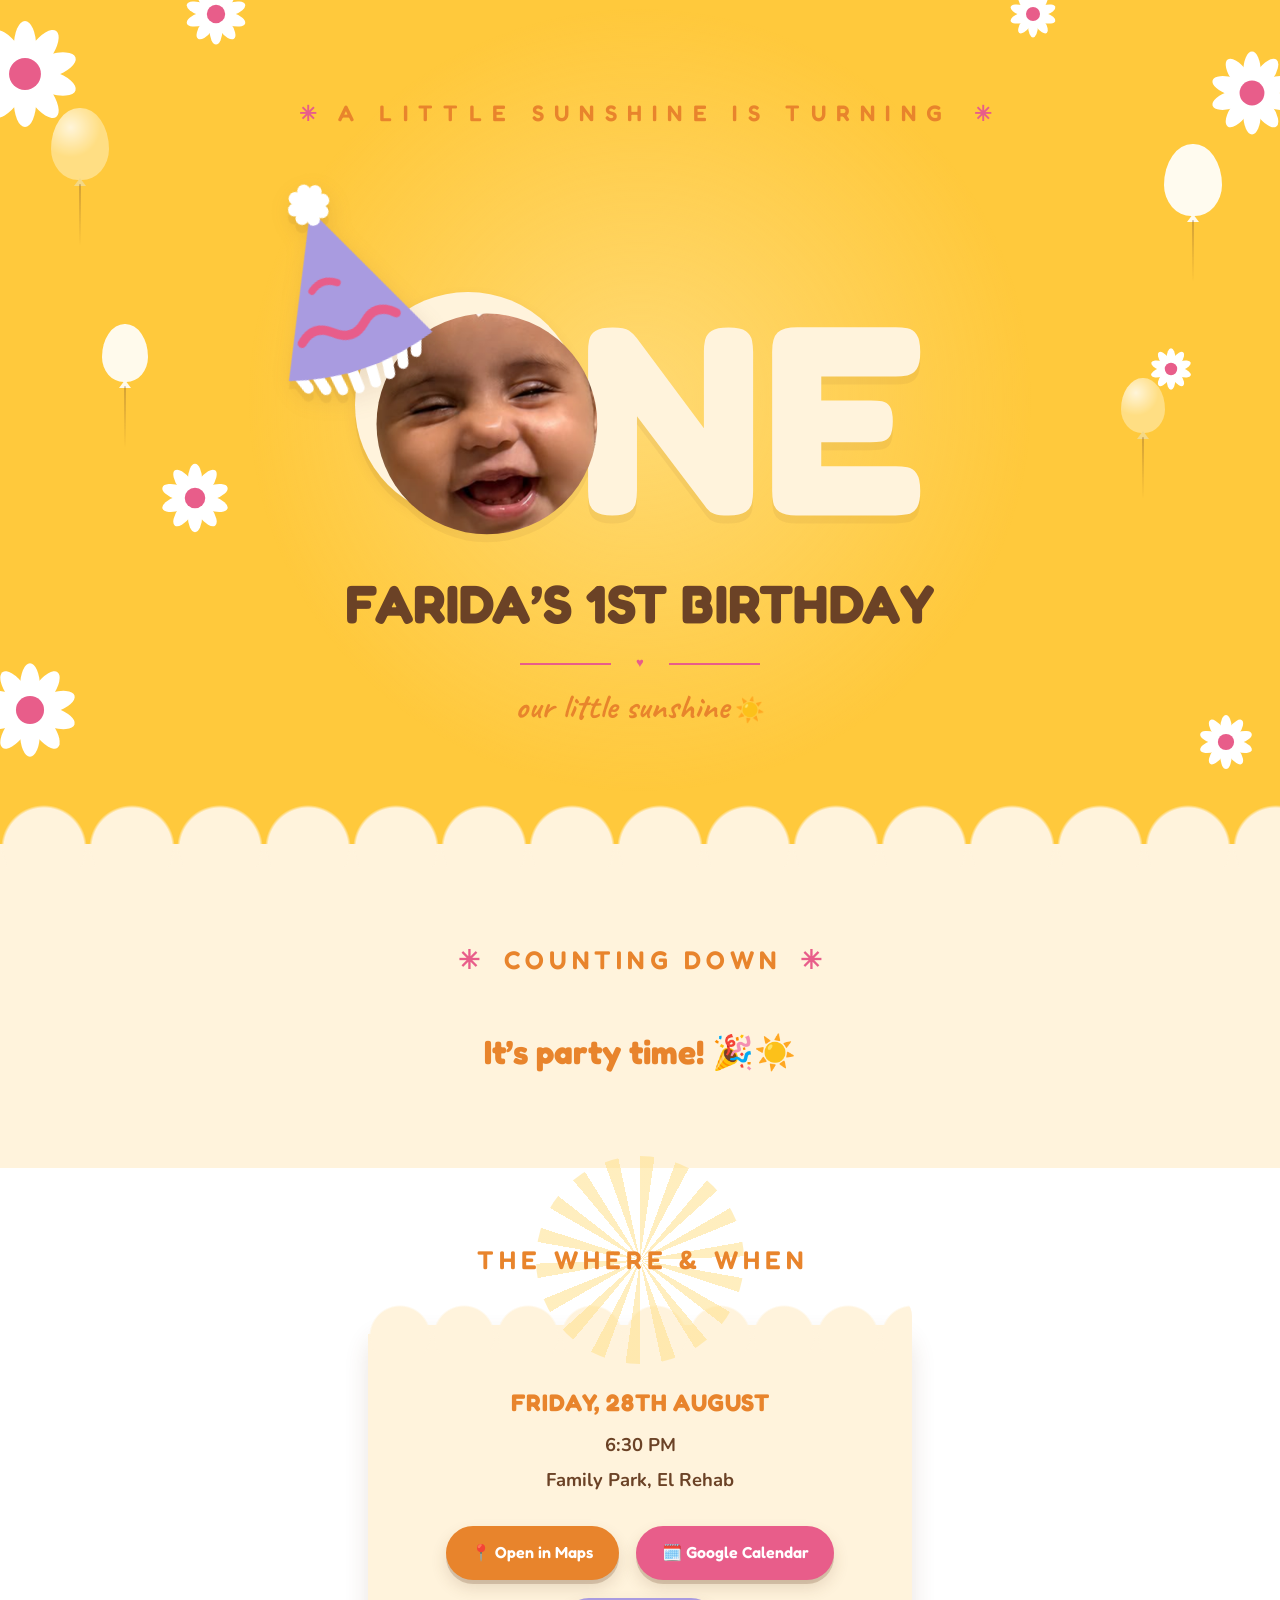
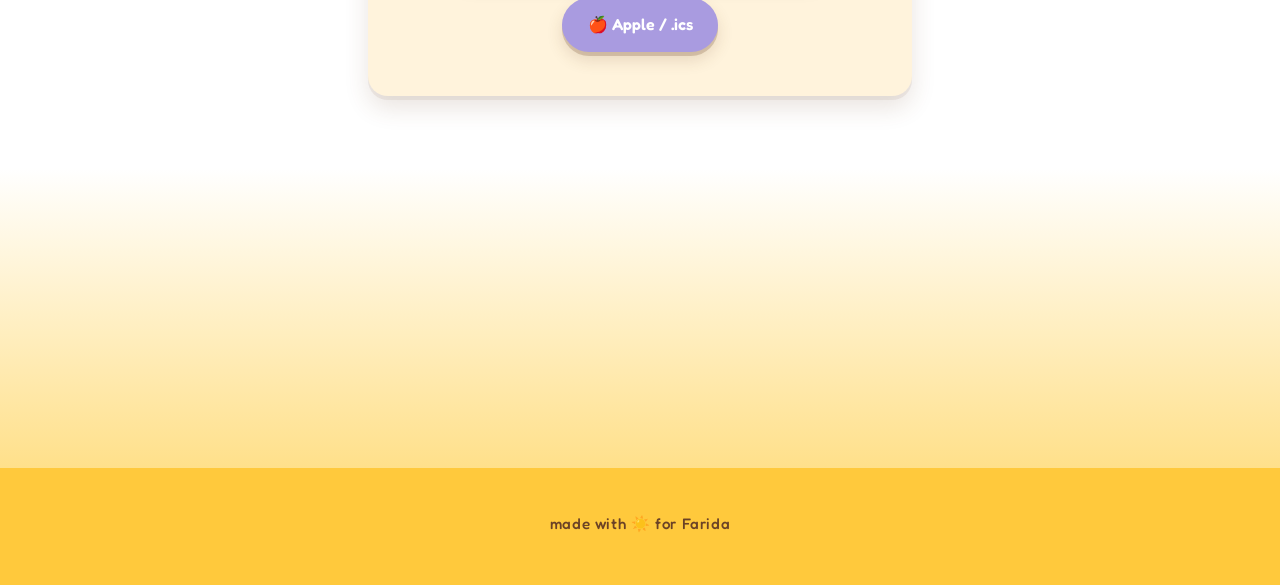
==== commit 5a6124de: "feat: photo moments grid, hidden when empty Co-Authored-By: Claude Fable 5 <noreply@anthropic.com>" ====
--- a/index.html
+++ b/index.html
@@ -61,7 +61,10 @@
         </div>
       </div>
     </section>
-    <section id="photos" aria-label="Photo moments"></section>
+    <section id="photos" aria-label="Photo moments">
+      <h2 class="section-title"><span aria-hidden="true">✳</span> photo moments <span aria-hidden="true">✳</span></h2>
+      <div class="photo-grid" id="photo-grid"></div>
+    </section>
     <section id="rsvp" aria-label="RSVP"></section>
   </main>
 
--- a/css/styles.css
+++ b/css/styles.css
@@ -562,7 +562,62 @@
 .btn-ics  { background: var(--lilac); }
 
 /* --------------------------------------------------------------------------
-   8. Footer
+   8. Photo moments — polaroid snapshots, tossed onto the page
+   -------------------------------------------------------------------------- */
+
+.photo-grid {
+  display: grid;
+  grid-template-columns: repeat(2, 1fr);
+  gap: clamp(1.5rem, 6vw, 2rem) clamp(1rem, 4vw, 1.5rem);
+  max-width: 34rem;
+  margin: 0 auto;
+}
+
+/* [hidden] on the ancestor #photos already removes this from layout, so no
+   extra guard is needed here (see the count-grid note above for the case
+   where that guard IS required). */
+.photo-card {
+  display: flex;
+  flex-direction: column;
+  align-items: center;
+  background: var(--cloud);
+  padding: 0.55rem 0.55rem 1rem;
+  border-radius: 4px;
+  box-shadow:
+    0 3px 0 rgba(107, 66, 38, 0.08),
+    0 8px 16px rgba(107, 66, 38, 0.16);
+  transform: rotate(-3deg);
+  transition: transform 0.2s ease;
+}
+
+.photo-card:nth-child(even) { transform: rotate(3deg); }
+.photo-card:nth-child(3n)   { transform: rotate(-1.5deg); }
+
+.photo-card:hover,
+.photo-card:focus-within {
+  transform: rotate(0deg) translateY(-2px);
+}
+
+.photo-card img {
+  display: block;
+  width: 100%;
+  aspect-ratio: 1;
+  object-fit: cover;
+  border-radius: 2px;
+}
+
+.photo-card figcaption {
+  margin-top: 0.65em;
+  font-family: var(--font-script);
+  font-weight: 700;
+  font-size: clamp(1.05rem, 4.4vw, 1.3rem);
+  line-height: 1.1;
+  color: var(--marigold);
+  text-align: center;
+}
+
+/* --------------------------------------------------------------------------
+   9. Footer
    -------------------------------------------------------------------------- */
 
 .footer {
@@ -579,7 +634,7 @@
 }
 
 /* --------------------------------------------------------------------------
-   9. Enhancements — 700px and up
+   10. Enhancements — 700px and up
    -------------------------------------------------------------------------- */
 
 @media (min-width: 700px) {
@@ -633,10 +688,12 @@
   .details-card { max-width: 34rem; }
   .details-actions { gap: 1.1rem; }
   .btn { font-size: 1rem; padding: 0.9em 1.6em; }
-}
-
-/* --------------------------------------------------------------------------
-   10. Enhancements — 1100px and up
+
+  .photo-grid { grid-template-columns: repeat(3, 1fr); max-width: 50rem; gap: 2.25rem 1.75rem; }
+}
+
+/* --------------------------------------------------------------------------
+   11. Enhancements — 1100px and up
    -------------------------------------------------------------------------- */
 
 @media (min-width: 1100px) {
@@ -659,10 +716,12 @@
 
   .count-num { font-size: 3.1rem; }
   .count-label { font-size: 0.95rem; letter-spacing: 0.1em; }
-}
-
-/* --------------------------------------------------------------------------
-   11. Motion — decorative only, and only when the visitor welcomes it
+
+  .photo-grid { grid-template-columns: repeat(4, 1fr); max-width: 66rem; }
+}
+
+/* --------------------------------------------------------------------------
+   12. Motion — decorative only, and only when the visitor welcomes it
    -------------------------------------------------------------------------- */
 
 @keyframes drift-across {
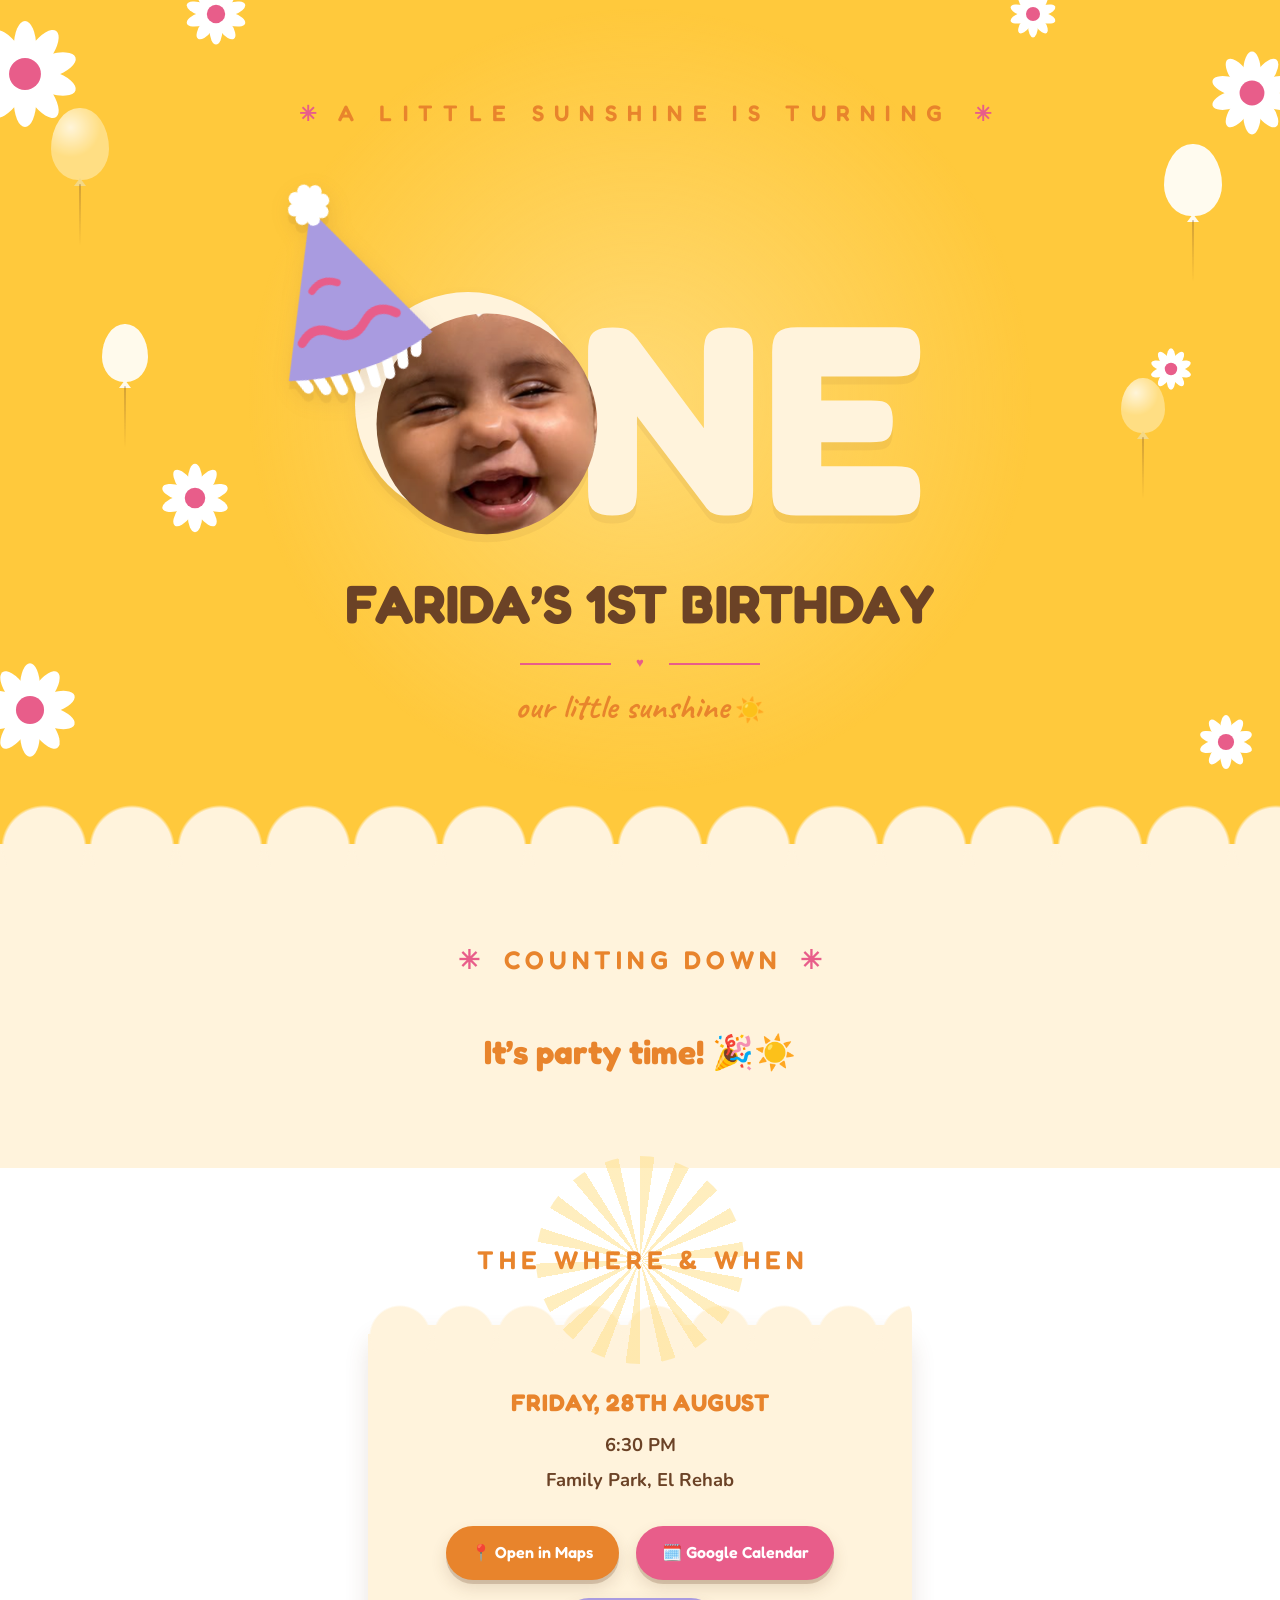
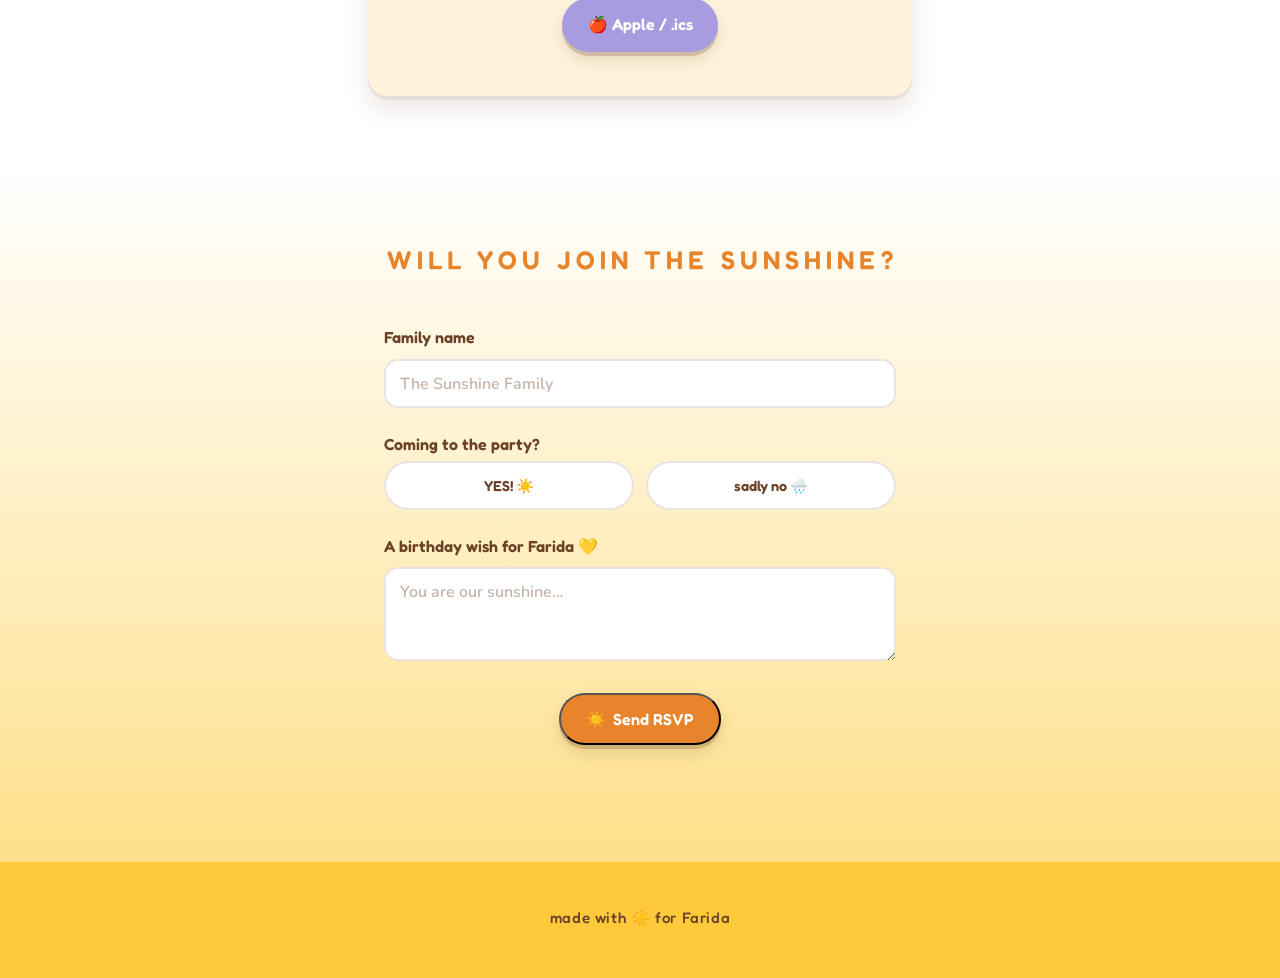
==== commit 72d1c340: "feat: rsvp form with validation, submit flow, and confetti Co-Authored-By: Claude Fable 5 <noreply@a" ====
--- a/index.html
+++ b/index.html
@@ -65,7 +65,44 @@
       <h2 class="section-title"><span aria-hidden="true">✳</span> photo moments <span aria-hidden="true">✳</span></h2>
       <div class="photo-grid" id="photo-grid"></div>
     </section>
-    <section id="rsvp" aria-label="RSVP"></section>
+    <section id="rsvp" aria-label="RSVP">
+      <h2 class="section-title">will you join the sunshine?</h2>
+      <form id="rsvp-form" novalidate>
+        <label class="field">
+          <span>Family name</span>
+          <input name="name" type="text" maxlength="100" required placeholder="The Sunshine Family" />
+        </label>
+        <fieldset class="attending">
+          <legend>Coming to the party?</legend>
+          <label class="toggle yes"><input type="radio" name="attending" value="yes" /> <span>YES! ☀️</span></label>
+          <label class="toggle no"><input type="radio" name="attending" value="no" /> <span>sadly no 🌧️</span></label>
+        </fieldset>
+        <div class="counts" id="rsvp-counts" hidden>
+          <div class="stepper" data-for="adults">
+            <span>Grown-ups</span>
+            <button type="button" class="step-btn" data-step="-1" aria-label="fewer adults">−</button>
+            <input name="adults" type="number" inputmode="numeric" min="1" max="20" value="1" />
+            <button type="button" class="step-btn" data-step="1" aria-label="more adults">+</button>
+          </div>
+          <div class="stepper" data-for="kids">
+            <span>Little ones</span>
+            <button type="button" class="step-btn" data-step="-1" aria-label="fewer kids">−</button>
+            <input name="kids" type="number" inputmode="numeric" min="0" max="20" value="0" />
+            <button type="button" class="step-btn" data-step="1" aria-label="more kids">+</button>
+          </div>
+        </div>
+        <label class="field">
+          <span>A birthday wish for Farida 💛</span>
+          <textarea name="wish" maxlength="500" rows="3" placeholder="You are our sunshine…"></textarea>
+        </label>
+        <button type="submit" class="btn btn-submit"><span class="sun-icon" aria-hidden="true">☀️</span> Send RSVP</button>
+        <p class="form-msg" id="rsvp-msg" role="status"></p>
+      </form>
+      <div class="rsvp-done" id="rsvp-done" hidden>
+        <p class="done-yes" hidden>Yaaay! Didi can’t wait to see you! ☀️🎉</p>
+        <p class="done-no" hidden>We’ll miss you — thanks for letting us know 💛</p>
+      </div>
+    </section>
   </main>
 
   <footer class="footer">made with ☀️ for Farida</footer>
--- a/css/styles.css
+++ b/css/styles.css
@@ -617,7 +617,271 @@
 }
 
 /* --------------------------------------------------------------------------
-   9. Footer
+   9. RSVP — form, toggle pills, steppers, submit sun, and confetti
+   -------------------------------------------------------------------------- */
+
+#rsvp-form {
+  max-width: 26rem;
+  margin: 0 auto;
+  display: flex;
+  flex-direction: column;
+  gap: clamp(1.1rem, 4vw, 1.5rem);
+}
+
+.field {
+  display: flex;
+  flex-direction: column;
+  gap: 0.5em;
+  font-family: var(--font-display);
+  font-weight: 600;
+  font-size: 0.9rem;
+  color: var(--brown);
+}
+
+.field input[type="text"],
+.field textarea {
+  width: 100%;
+  font-family: var(--font-body);
+  font-weight: 700;
+  font-size: 1rem;
+  color: var(--brown);
+  padding: 0.85em 1em;
+  border: none;
+  border-radius: 14px;
+  background: var(--cloud);
+  box-shadow: inset 0 0 0 2px rgba(107, 66, 38, 0.14);
+  resize: vertical;
+}
+
+.field input[type="text"]::placeholder,
+.field textarea::placeholder {
+  color: rgba(107, 66, 38, 0.4);
+  font-weight: 600;
+}
+
+.field input[type="text"]:focus,
+.field textarea:focus {
+  outline: none;
+  box-shadow: inset 0 0 0 2px var(--marigold);
+}
+
+.attending {
+  display: flex;
+  flex-wrap: wrap;
+  gap: 0.75rem;
+  border: none;
+  padding: 0;
+  margin: 0;
+}
+
+.attending legend {
+  width: 100%;
+  padding: 0 0 0.2em;
+  font-family: var(--font-display);
+  font-weight: 600;
+  font-size: 0.9rem;
+  color: var(--brown);
+}
+
+/* The pill is the <label>; its radio is visually hidden but stays in the a11y
+   tree and keyboard-focusable, so :has(input:checked) drives the fill. */
+.toggle {
+  position: relative;
+  flex: 1 1 9rem;
+  display: flex;
+  align-items: center;
+  justify-content: center;
+  padding: 0.9em 0.5em;
+  border-radius: 999px;
+  background: var(--cloud);
+  box-shadow: inset 0 0 0 2px rgba(107, 66, 38, 0.14);
+  font-family: var(--font-display);
+  font-weight: 600;
+  font-size: 0.9rem;
+  color: var(--brown);
+  cursor: pointer;
+  transition: background-color 0.15s ease, box-shadow 0.15s ease, translate 0.15s ease;
+}
+
+.toggle input {
+  position: absolute;
+  width: 1px;
+  height: 1px;
+  opacity: 0;
+  pointer-events: none;
+}
+
+.toggle:has(input:focus-visible) {
+  outline: 3px solid var(--brown);
+  outline-offset: 3px;
+}
+
+.toggle.yes:has(input:checked) {
+  background: var(--sun);
+  color: var(--brown);
+  box-shadow: none;
+  translate: 0 -2px;
+}
+
+.toggle.no:has(input:checked) {
+  background: var(--lilac);
+  color: var(--cloud);
+  box-shadow: none;
+  translate: 0 -2px;
+}
+
+.counts {
+  display: flex;
+  flex-direction: column;
+  gap: 0.85rem;
+}
+
+/* Same trap as .count-grid: an explicit `display` here would out-specify the
+   UA [hidden] rule, so it needs the same guard once `counts.hidden` is set. */
+.counts[hidden] {
+  display: none;
+}
+
+.stepper {
+  display: grid;
+  grid-template-columns: 1fr auto auto auto;
+  align-items: center;
+  gap: 0.6rem;
+  padding: 0.7em 0.9em;
+  background: var(--cloud);
+  border-radius: 14px;
+}
+
+.stepper > span {
+  font-family: var(--font-display);
+  font-weight: 600;
+  font-size: 0.85rem;
+  color: var(--brown);
+}
+
+.stepper input {
+  width: 2.6em;
+  text-align: center;
+  font-family: var(--font-display);
+  font-weight: 700;
+  font-size: 1.05rem;
+  color: var(--marigold);
+  border: none;
+  background: transparent;
+  -moz-appearance: textfield;
+}
+
+.stepper input::-webkit-outer-spin-button,
+.stepper input::-webkit-inner-spin-button {
+  -webkit-appearance: none;
+  margin: 0;
+}
+
+.step-btn {
+  display: inline-flex;
+  align-items: center;
+  justify-content: center;
+  width: 2.1em;
+  height: 2.1em;
+  border: none;
+  border-radius: 50%;
+  background: var(--sun-soft);
+  color: var(--brown);
+  font-family: var(--font-display);
+  font-weight: 700;
+  font-size: 1.1rem;
+  line-height: 1;
+  cursor: pointer;
+  transition: background-color 0.15s ease, translate 0.15s ease;
+}
+
+.step-btn:hover,
+.step-btn:focus-visible {
+  background: var(--sun);
+  translate: 0 -1px;
+}
+
+.btn-submit {
+  align-self: center;
+  margin-top: 0.5rem;
+  background: var(--marigold);
+}
+
+.sun-icon {
+  display: inline-block;
+  transition: translate 0.2s ease;
+}
+
+.btn-submit:hover .sun-icon,
+.btn-submit:focus-visible .sun-icon {
+  translate: 0 -3px;
+}
+
+.btn-submit:disabled {
+  opacity: 0.65;
+  cursor: not-allowed;
+  translate: none;
+}
+
+.btn-submit:disabled .sun-icon {
+  translate: none;
+}
+
+.form-msg {
+  min-height: 1.4em;
+  margin: 0;
+  text-align: center;
+  font-family: var(--font-display);
+  font-weight: 600;
+  font-size: 0.9rem;
+  color: var(--marigold);
+}
+
+.rsvp-done {
+  max-width: 26rem;
+  margin: 0 auto;
+  text-align: center;
+  font-family: var(--font-script);
+  font-weight: 700;
+  font-size: clamp(1.3rem, 5vw, 1.6rem);
+  color: var(--marigold);
+}
+
+.rsvp-done[hidden] {
+  display: none;
+}
+
+.rsvp-done p[hidden] {
+  display: none;
+}
+
+/* Confetti bits are appended straight to <body> by burstConfetti(); since
+   they're the only <span> children there, nth-of-type alternates shape
+   between the confetti bits themselves regardless of the page's other
+   direct-child siblings (header/main/footer). */
+.confetti {
+  position: fixed;
+  top: -20px;
+  left: 0;
+  width: 10px;
+  height: 10px;
+  z-index: 20;
+  border-radius: 2px;
+  pointer-events: none;
+  animation-fill-mode: forwards;
+  animation-timing-function: linear;
+}
+
+.confetti:nth-of-type(3n) {
+  border-radius: 50%;
+}
+
+@keyframes confetti-fall {
+  to { transform: translateY(100vh) translateX(var(--drift)) rotate(720deg); }
+}
+
+/* --------------------------------------------------------------------------
+   10. Footer
    -------------------------------------------------------------------------- */
 
 .footer {
@@ -634,7 +898,7 @@
 }
 
 /* --------------------------------------------------------------------------
-   10. Enhancements — 700px and up
+   11. Enhancements — 700px and up
    -------------------------------------------------------------------------- */
 
 @media (min-width: 700px) {
@@ -690,10 +954,16 @@
   .btn { font-size: 1rem; padding: 0.9em 1.6em; }
 
   .photo-grid { grid-template-columns: repeat(3, 1fr); max-width: 50rem; gap: 2.25rem 1.75rem; }
-}
-
-/* --------------------------------------------------------------------------
-   11. Enhancements — 1100px and up
+
+  #rsvp-form,
+  .rsvp-done { max-width: 30rem; }
+
+  .field,
+  .attending legend { font-size: 1rem; }
+}
+
+/* --------------------------------------------------------------------------
+   12. Enhancements — 1100px and up
    -------------------------------------------------------------------------- */
 
 @media (min-width: 1100px) {
@@ -718,10 +988,13 @@
   .count-label { font-size: 0.95rem; letter-spacing: 0.1em; }
 
   .photo-grid { grid-template-columns: repeat(4, 1fr); max-width: 66rem; }
-}
-
-/* --------------------------------------------------------------------------
-   12. Motion — decorative only, and only when the visitor welcomes it
+
+  #rsvp-form,
+  .rsvp-done { max-width: 32rem; }
+}
+
+/* --------------------------------------------------------------------------
+   13. Motion — decorative only, and only when the visitor welcomes it
    -------------------------------------------------------------------------- */
 
 @keyframes drift-across {
@@ -782,6 +1055,12 @@
   .btn:hover,
   .btn:focus-visible {
     animation: btn-wobble 0.4s ease-in-out;
+  }
+
+  /* burstConfetti() already checks matchMedia before spawning any .confetti
+     bits, so this is belt-and-suspenders: even a stray bit stays inert. */
+  .confetti {
+    animation-name: confetti-fall;
   }
 }
 
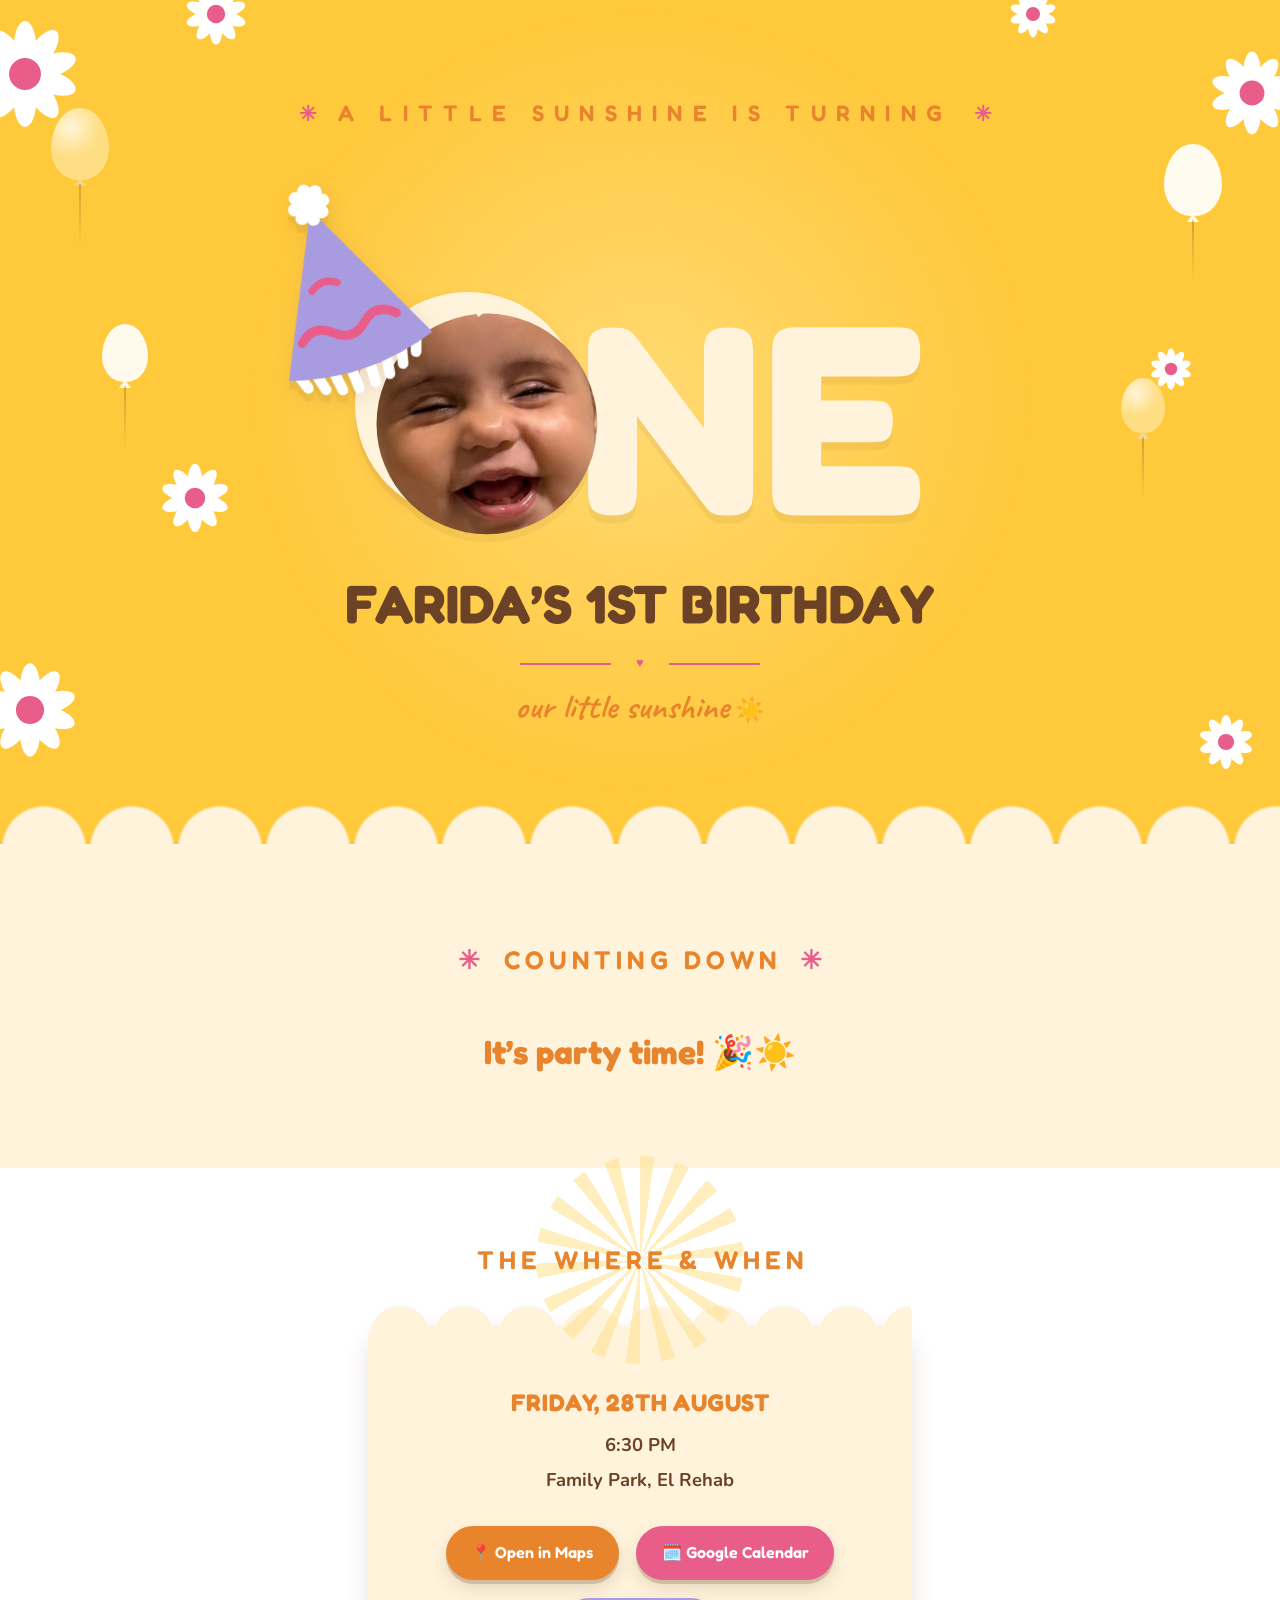
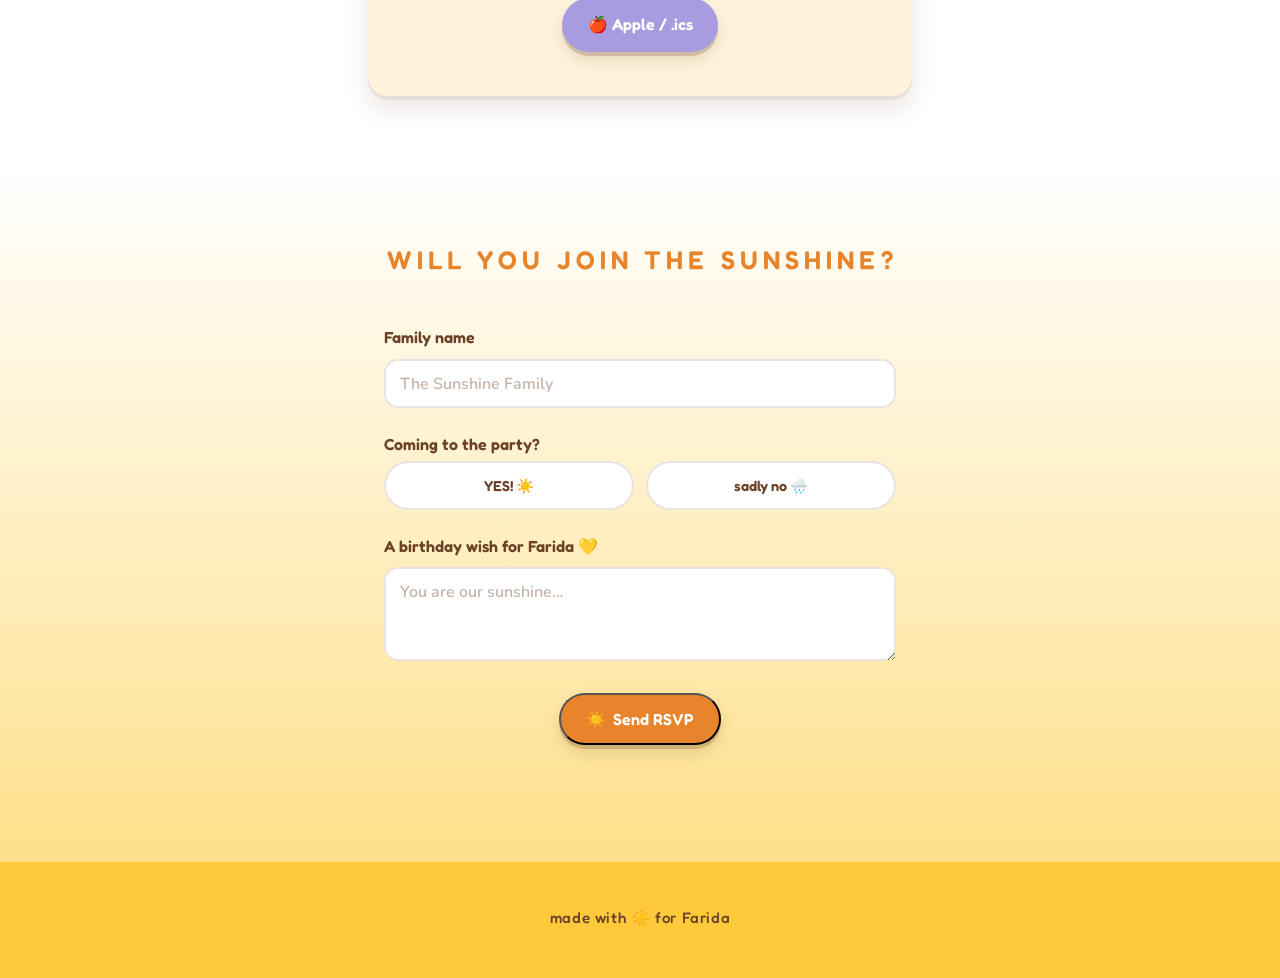
==== commit 111581df: "fix: final review findings — refresh errors, blank rows, image weight, hardening Co-Authored-By: Cla" ====
--- a/index.html
+++ b/index.html
@@ -6,6 +6,12 @@
   <title>Farida is turning ONE! ☀️</title>
   <meta name="description" content="A little sunshine is turning ONE — join us for Farida's 1st birthday! Friday 28th August, 6:30 PM, Family Park, El Rehab." />
   <meta name="theme-color" content="#FFC93C" />
+  <meta property="og:title" content="Farida is turning ONE! ☀️" />
+  <meta property="og:description" content="A little sunshine is turning ONE — Friday 28th August, 6:30 PM, Family Park, El Rehab. Tap to RSVP!" />
+  <meta property="og:image" content="https://deraz.github.io/didi-rsvp/assets/theme/invitation.jpeg" />
+  <meta property="og:url" content="https://deraz.github.io/didi-rsvp/" />
+  <meta property="og:type" content="website" />
+  <link rel="icon" href="assets/theme/favicon.svg" type="image/svg+xml" />
   <link rel="preconnect" href="https://fonts.googleapis.com" />
   <link rel="preconnect" href="https://fonts.gstatic.com" crossorigin />
   <link href="https://fonts.googleapis.com/css2?family=Fredoka:wght@400;500;600;700&family=Caveat:wght@700&family=Nunito:wght@400;700;800&display=swap" rel="stylesheet" />
@@ -26,9 +32,9 @@
   <header class="hero">
     <div class="hero-daisies" aria-hidden="true"></div>
     <p class="hero-kicker">A little sunshine is turning</p>
-    <div class="hero-one" aria-label="ONE">
+    <div class="hero-one" role="img" aria-label="ONE">
       <span class="hero-o">
-        <img src="assets/theme/face.png" alt="Farida smiling" />
+        <img src="assets/theme/face.jpg" alt="" />
         <span class="party-hat" aria-hidden="true"></span>
       </span><span class="hero-n">N</span><span class="hero-e">E</span>
     </div>
--- a/css/styles.css
+++ b/css/styles.css
@@ -19,6 +19,11 @@
   --daisy: url("data:image/svg+xml,<svg xmlns='http://www.w3.org/2000/svg' viewBox='0 0 100 100'><g fill='%23FFFFFF'><ellipse cx='50' cy='27' rx='9.5' ry='22'/><ellipse cx='50' cy='27' rx='9.5' ry='22' transform='rotate(36 50 50)'/><ellipse cx='50' cy='27' rx='9.5' ry='22' transform='rotate(72 50 50)'/><ellipse cx='50' cy='27' rx='9.5' ry='22' transform='rotate(108 50 50)'/><ellipse cx='50' cy='27' rx='9.5' ry='22' transform='rotate(144 50 50)'/><ellipse cx='50' cy='27' rx='9.5' ry='22' transform='rotate(180 50 50)'/><ellipse cx='50' cy='27' rx='9.5' ry='22' transform='rotate(216 50 50)'/><ellipse cx='50' cy='27' rx='9.5' ry='22' transform='rotate(252 50 50)'/><ellipse cx='50' cy='27' rx='9.5' ry='22' transform='rotate(288 50 50)'/><ellipse cx='50' cy='27' rx='9.5' ry='22' transform='rotate(324 50 50)'/></g><circle cx='50' cy='50' r='13.5' fill='%23E85D8A'/></svg>");
 
   --hat: url("data:image/svg+xml,<svg xmlns='http://www.w3.org/2000/svg' viewBox='0 0 120 150'><g fill='%23FFFFFF'><rect x='16' y='113' width='6.5' height='17' rx='3.2' transform='rotate(-19 19 113)'/><rect x='27' y='117' width='6.5' height='17' rx='3.2' transform='rotate(-14 30 117)'/><rect x='38' y='120' width='6.5' height='17' rx='3.2' transform='rotate(-8 41 120)'/><rect x='49' y='122' width='6.5' height='17' rx='3.2' transform='rotate(-3 52 122)'/><rect x='61' y='122' width='6.5' height='17' rx='3.2' transform='rotate(3 64 122)'/><rect x='72' y='120' width='6.5' height='17' rx='3.2' transform='rotate(8 75 120)'/><rect x='83' y='117' width='6.5' height='17' rx='3.2' transform='rotate(14 86 117)'/><rect x='94' y='113' width='6.5' height='17' rx='3.2' transform='rotate(19 97 113)'/></g><path d='M60 24 L106 118 Q60 133 14 118 Z' fill='%23A99BE0'/><path d='M29 99 Q39 90 49 99 T69 99 T89 100' fill='none' stroke='%23E85D8A' stroke-width='5.5' stroke-linecap='round'/><path d='M45 71 Q53 65 61 71' fill='none' stroke='%23E85D8A' stroke-width='4.5' stroke-linecap='round'/><g fill='%23FFFFFF' transform='translate(60 21)'><rect x='-13' y='-4' width='26' height='8' rx='4'/><rect x='-13' y='-4' width='26' height='8' rx='4' transform='rotate(45)'/><rect x='-13' y='-4' width='26' height='8' rx='4' transform='rotate(90)'/><rect x='-13' y='-4' width='26' height='8' rx='4' transform='rotate(135)'/><circle r='9'/></g></svg>");
+
+  /* A scalloped sun-cookie roundel — eight petal bumps plus a filled center
+     disc, echoing the sun cookies/pops in assets/theme/desserts-grid.png.
+     Reused as the .stat card background on the admin dashboard. */
+  --sun-cookie: url("data:image/svg+xml,<svg xmlns='http://www.w3.org/2000/svg' viewBox='0 0 100 100'><g fill='%23FFC93C'><circle cx='88' cy='50' r='15'/><circle cx='77' cy='23' r='15'/><circle cx='50' cy='12' r='15'/><circle cx='23' cy='23' r='15'/><circle cx='12' cy='50' r='15'/><circle cx='23' cy='77' r='15'/><circle cx='50' cy='88' r='15'/><circle cx='77' cy='77' r='15'/><circle cx='50' cy='50' r='40'/></g></svg>");
 }
 
 /* --------------------------------------------------------------------------
@@ -28,6 +33,17 @@
 * { box-sizing: border-box; margin: 0; }
 
 html { -webkit-text-size-adjust: 100%; }
+
+/* Belt-and-suspenders for every [hidden] element in the app: an author rule
+   that sets `display` at equal-or-lower specificity than the UA [hidden]
+   rule silently wins and leaves the element visible (see the .count-grid
+   note in section 6 for the concrete trap). `!important` here means any
+   future `display` rule on a [hidden] element is safe by default; the
+   targeted `X[hidden] { display: none; }` overrides elsewhere in this file
+   predate this rule and are left in place as documentation of the trap. */
+[hidden] {
+  display: none !important;
+}
 
 body {
   background: var(--sun);
@@ -537,7 +553,13 @@
 .btn {
   display: inline-flex;
   align-items: center;
+  justify-content: center;
   gap: 0.4em;
+  /* Emoji-only buttons (e.g. #refresh, no icon span) sit ~4px shorter than
+     ones with a taller inline glyph, which drops them under the 44px tap
+     target minimum — min-height keeps every .btn variant at 44px regardless
+     of its content's natural line box. */
+  min-height: 44px;
   font-family: var(--font-display);
   font-weight: 600;
   font-size: clamp(0.85rem, 3.2vw, 0.95rem);
@@ -628,6 +650,13 @@
   gap: clamp(1.1rem, 4vw, 1.5rem);
 }
 
+/* Same trap as .count-grid/.counts: an explicit `display` here out-specifies
+   the UA [hidden] rule, so `form.hidden = true` on submit success needs this
+   guard or the form stays visible next to the done message. */
+#rsvp-form[hidden] {
+  display: none;
+}
+
 .field {
   display: flex;
   flex-direction: column;
@@ -781,8 +810,9 @@
   display: inline-flex;
   align-items: center;
   justify-content: center;
-  width: 2.1em;
-  height: 2.1em;
+  /* 2.5em keeps the tap target at the 44px minimum (2.1em was ~37px). */
+  width: 2.5em;
+  height: 2.5em;
   border: none;
   border-radius: 50%;
   background: var(--sun-soft);
@@ -1073,3 +1103,234 @@
     scroll-behavior: auto !important;
   }
 }
+
+/* --------------------------------------------------------------------------
+   14. Admin dashboard — the secret RSVP gate, stats, table, and wishes wall
+   -------------------------------------------------------------------------- */
+
+/* #gate and #dash are toggled via the `hidden` attribute in js/admin.js.
+   Neither is given an explicit `display` below, so the UA [hidden] rule
+   keeps working — see the .count-grid note in section 6 for what happens
+   when an author rule out-specifies it. These are belt-and-suspenders. */
+#gate[hidden],
+#dash[hidden] {
+  display: none;
+}
+
+#dash { background: var(--cloud); }
+
+#gate-form {
+  max-width: 22rem;
+  margin: 0 auto;
+  display: flex;
+  flex-direction: column;
+  gap: 1rem;
+}
+
+#gate-pass {
+  width: 100%;
+  font-family: var(--font-body);
+  font-weight: 700;
+  font-size: 1rem;
+  color: var(--brown);
+  padding: 0.85em 1em;
+  border: none;
+  border-radius: 14px;
+  background: var(--cloud);
+  box-shadow: inset 0 0 0 2px rgba(107, 66, 38, 0.14);
+}
+
+#gate-pass::placeholder {
+  color: rgba(107, 66, 38, 0.4);
+  font-weight: 600;
+}
+
+#gate-pass:focus {
+  outline: none;
+  box-shadow: inset 0 0 0 2px var(--marigold);
+}
+
+/* Non-animated fallback: even with motion switched off (or mid-keyframe on
+   very first paint) the gate still visibly reacts to a wrong password. */
+#gate-form.shake {
+  box-shadow: 0 0 0 3px var(--pink);
+}
+
+@keyframes shake-x {
+  10%, 90% { transform: translateX(-2px); }
+  20%, 80% { transform: translateX(4px); }
+  30%, 50%, 70% { transform: translateX(-7px); }
+  40%, 60% { transform: translateX(7px); }
+}
+
+@media (prefers-reduced-motion: no-preference) {
+  #gate-form.shake {
+    animation: shake-x 0.5s ease;
+  }
+}
+
+#dash .section-title:not(:first-child) {
+  margin-top: clamp(2.25rem, 7vw, 3rem);
+}
+
+/* Sun-cookie stat roundels, flower-bumped like the cookies/pops in
+   assets/theme/desserts-grid.png. filter: drop-shadow (rather than
+   box-shadow) follows the scalloped alpha shape instead of the square box. */
+.stat-cards {
+  display: flex;
+  flex-wrap: wrap;
+  justify-content: center;
+  gap: clamp(0.5rem, 3vw, 1rem);
+  max-width: 34rem;
+  margin: 0 auto clamp(2rem, 6vw, 2.5rem);
+}
+
+.stat {
+  display: flex;
+  flex-direction: column;
+  align-items: center;
+  justify-content: center;
+  gap: 0.15em;
+  width: clamp(6rem, 24vw, 7.5rem);
+  aspect-ratio: 1;
+  padding: 0.5em;
+  background: var(--sun-cookie) no-repeat center / 82% 82%;
+  filter:
+    drop-shadow(0 3px 0 rgba(107, 66, 38, 0.1))
+    drop-shadow(0 8px 14px rgba(107, 66, 38, 0.18));
+}
+
+.stat-num {
+  font-family: var(--font-display);
+  font-weight: 700;
+  font-size: clamp(1.25rem, 5vw, 1.6rem);
+  line-height: 1;
+  color: var(--brown);
+}
+
+.stat > span:last-child {
+  max-width: 5rem;
+  font-family: var(--font-body);
+  font-weight: 800;
+  font-size: clamp(0.55rem, 2.2vw, 0.68rem);
+  text-transform: uppercase;
+  letter-spacing: 0.04em;
+  text-align: center;
+  color: var(--brown);
+}
+
+#refresh {
+  display: flex;
+  width: fit-content;
+  margin: 0 auto clamp(1.75rem, 6vw, 2.5rem);
+  background: var(--lilac);
+  border: none;
+  cursor: pointer;
+}
+
+/* Mobile-friendly table: the wrapper scrolls horizontally on its own so the
+   6-column table never forces the page itself to scroll sideways (body
+   keeps overflow-x: hidden in section 2). */
+.table-scroll {
+  max-width: 60rem;
+  margin: 0 auto clamp(2rem, 6vw, 3rem);
+  overflow-x: auto;
+  -webkit-overflow-scrolling: touch;
+  border-radius: 16px;
+  box-shadow:
+    0 4px 0 rgba(107, 66, 38, 0.08),
+    0 10px 20px rgba(107, 66, 38, 0.12);
+}
+
+.rsvp-table {
+  width: 100%;
+  min-width: 42rem;
+  border-collapse: collapse;
+  background: var(--cloud);
+  font-family: var(--font-body);
+  font-size: 0.85rem;
+}
+
+.rsvp-table th,
+.rsvp-table td {
+  padding: 0.75em 0.9em;
+  text-align: left;
+  white-space: nowrap;
+}
+
+.rsvp-table th:last-child,
+.rsvp-table td:last-child {
+  white-space: normal;
+  min-width: 12rem;
+}
+
+.rsvp-table thead th {
+  font-family: var(--font-display);
+  font-weight: 600;
+  font-size: 0.72rem;
+  text-transform: uppercase;
+  letter-spacing: 0.06em;
+  color: var(--cloud);
+  background: var(--marigold);
+}
+
+.rsvp-table tbody tr:nth-child(even) {
+  background: rgba(255, 201, 60, 0.14);
+}
+
+.rsvp-table tbody tr + tr {
+  border-top: 1px solid rgba(107, 66, 38, 0.08);
+}
+
+/* Cream speech-bubble wishes, tail pointing down toward the reader. */
+.wishes-wall {
+  display: flex;
+  flex-direction: column;
+  gap: 1.1rem;
+  max-width: 30rem;
+  margin: 0 auto;
+}
+
+.wish-card {
+  position: relative;
+  margin: 0 0 0.4rem;
+  padding: 1.1em 1.3em;
+  background: var(--cream);
+  border: none;
+  border-radius: 18px;
+  font-family: var(--font-body);
+  font-weight: 700;
+  font-style: normal;
+  font-size: 0.95rem;
+  line-height: 1.45;
+  color: var(--brown);
+  box-shadow:
+    0 3px 0 rgba(107, 66, 38, 0.08),
+    0 8px 16px rgba(107, 66, 38, 0.14);
+}
+
+.wish-card::after {
+  content: "";
+  position: absolute;
+  left: 1.6rem;
+  bottom: -9px;
+  width: 0;
+  height: 0;
+  border-left: 9px solid transparent;
+  border-right: 9px solid transparent;
+  border-top: 11px solid var(--cream);
+}
+
+@media (min-width: 700px) {
+  .stat { width: 7rem; }
+  .stat-cards { max-width: 42rem; gap: 1.25rem; }
+  .rsvp-table { font-size: 0.95rem; }
+  .wishes-wall { display: grid; grid-template-columns: repeat(2, 1fr); max-width: 44rem; }
+}
+
+@media (min-width: 1100px) {
+  .stat { width: 7.5rem; }
+  .stat-cards { max-width: 48rem; }
+  .table-scroll { max-width: 70rem; }
+  .wishes-wall { max-width: 58rem; }
+}
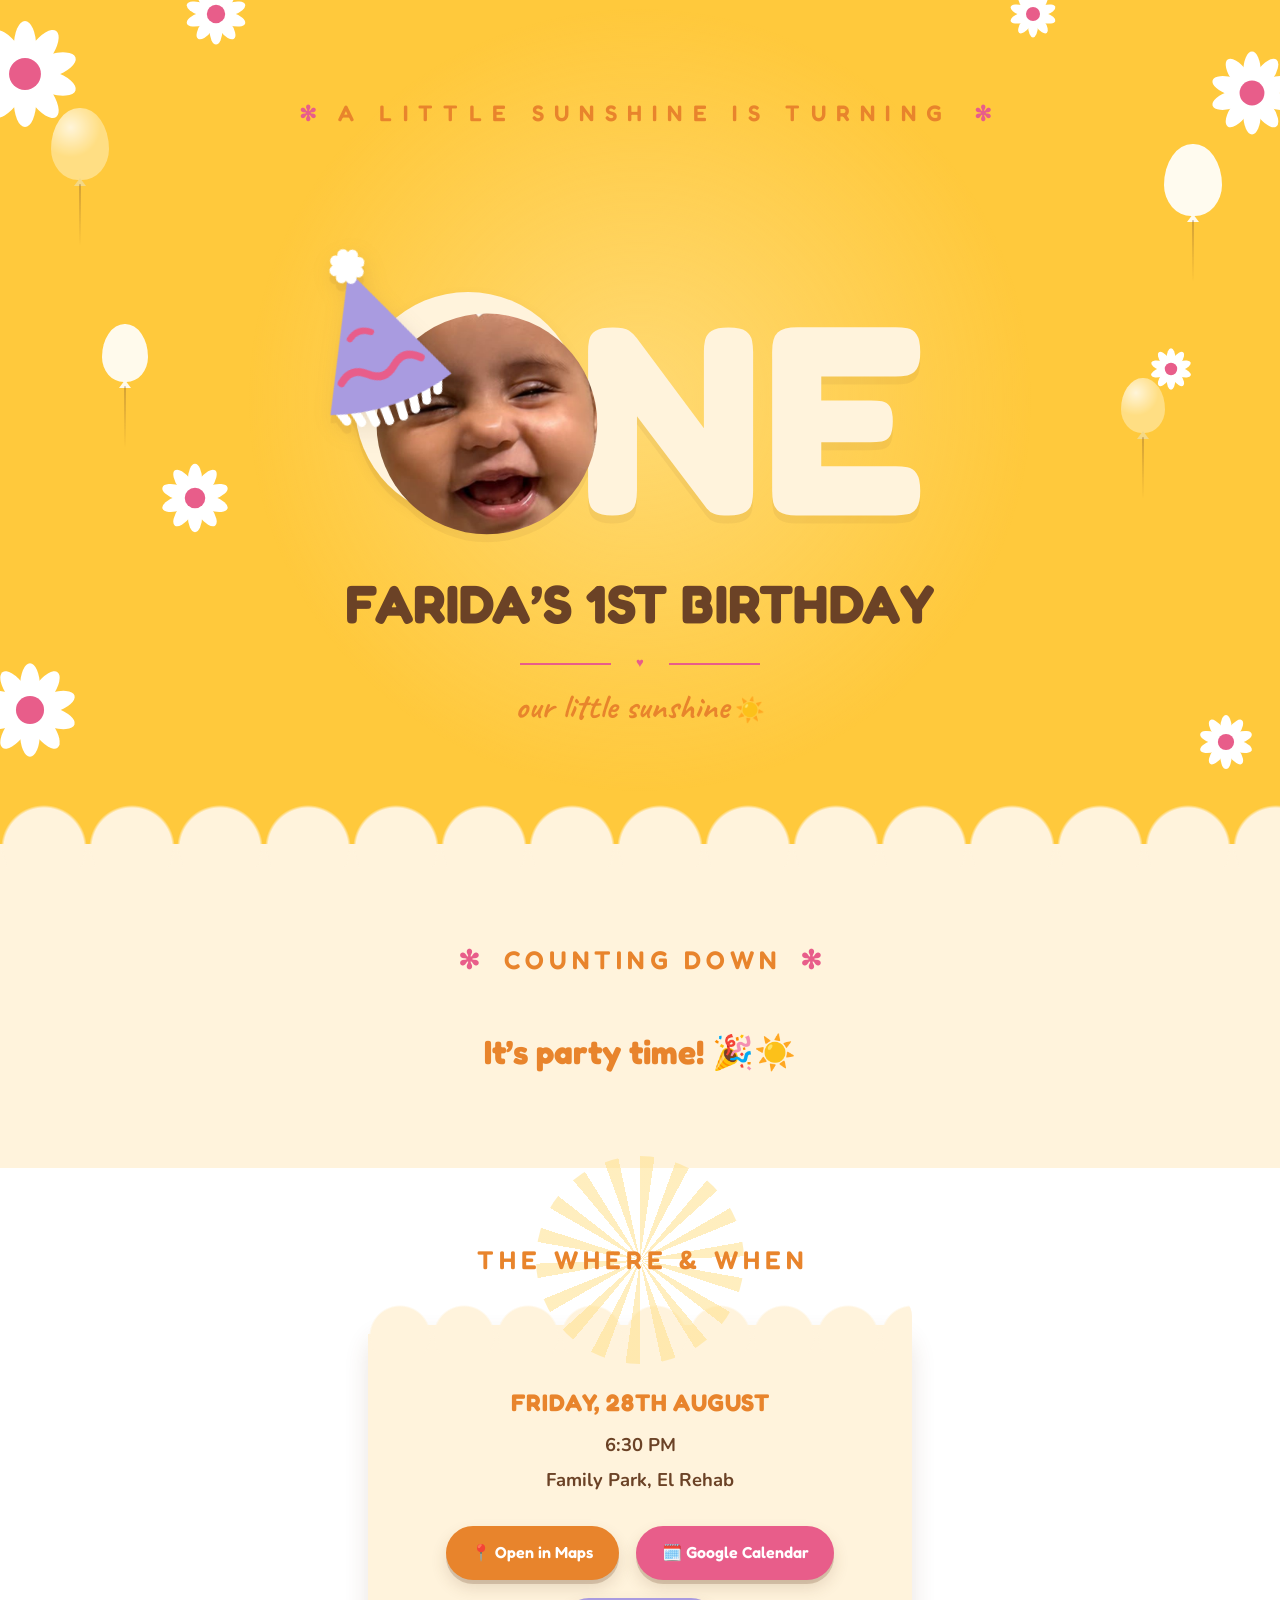
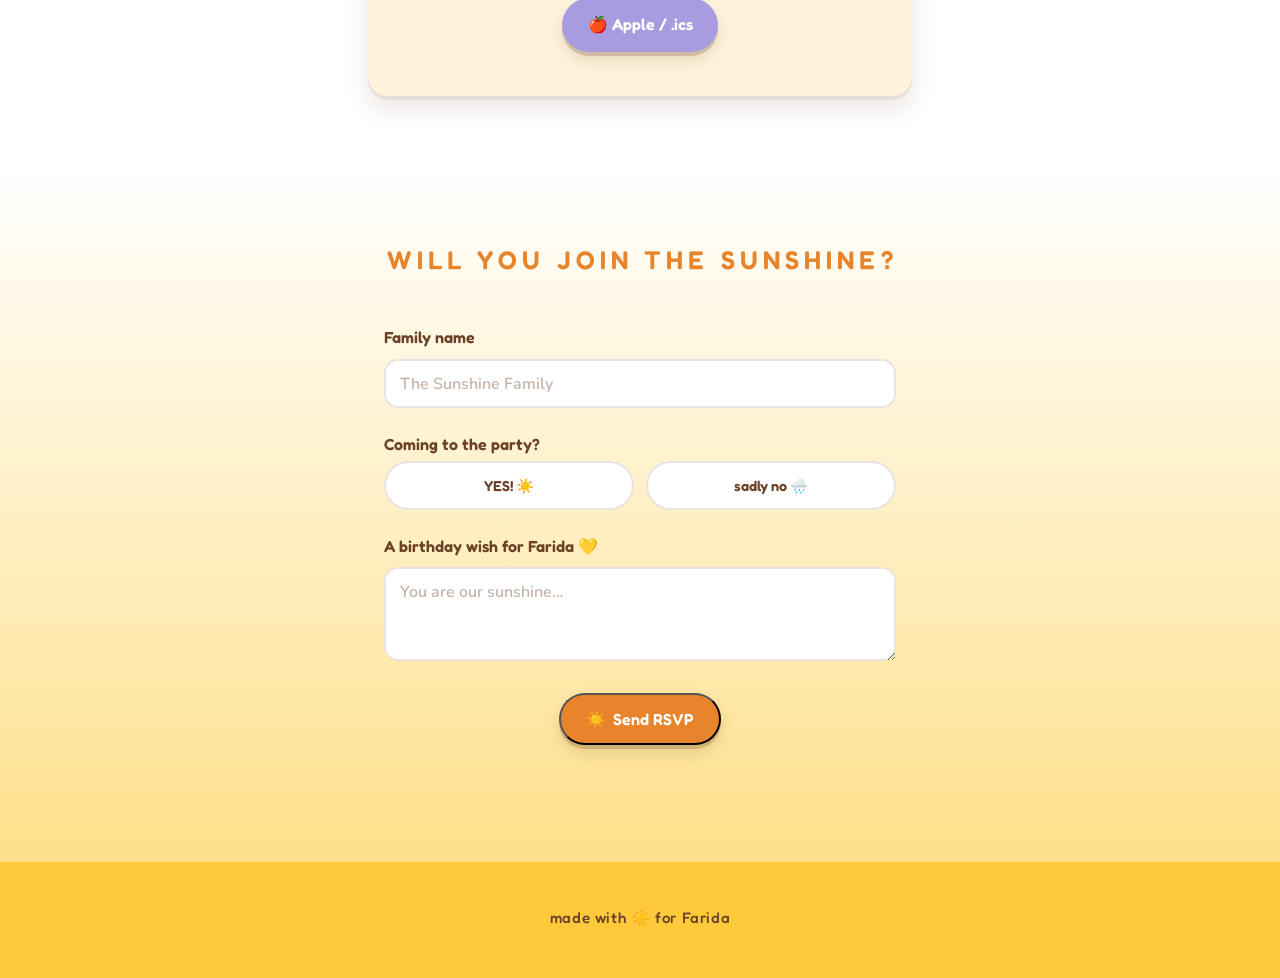
==== commit e97a5475: "fix: hat position, emoji-proof sparkles, superseded-row clarity in admin - party hat now sits on the" ====
--- a/index.html
+++ b/index.html
@@ -44,7 +44,7 @@
 
   <main>
     <section id="countdown" aria-label="Countdown to the party">
-      <h2 class="section-title"><span aria-hidden="true">✳</span> counting down <span aria-hidden="true">✳</span></h2>
+      <h2 class="section-title"><span aria-hidden="true">✻</span> counting down <span aria-hidden="true">✻</span></h2>
       <div class="count-grid" role="timer">
         <div class="count-chip"><span class="count-num" id="cd-days">–</span><span class="count-label">days</span></div>
         <div class="count-chip"><span class="count-num" id="cd-hours">–</span><span class="count-label">hours</span></div>
@@ -68,7 +68,7 @@
       </div>
     </section>
     <section id="photos" aria-label="Photo moments">
-      <h2 class="section-title"><span aria-hidden="true">✳</span> photo moments <span aria-hidden="true">✳</span></h2>
+      <h2 class="section-title"><span aria-hidden="true">✻</span> photo moments <span aria-hidden="true">✻</span></h2>
       <div class="photo-grid" id="photo-grid"></div>
     </section>
     <section id="rsvp" aria-label="RSVP">
--- a/css/styles.css
+++ b/css/styles.css
@@ -227,7 +227,9 @@
 
 .hero-kicker::before,
 .hero-kicker::after {
-  content: "✳";
+  /* U+273B has no emoji presentation, unlike ✳ which iOS renders as a
+     green emoji regardless of CSS color. */
+  content: "✻";
   display: inline-block;
   color: var(--pink);
   font-size: 0.95em;
@@ -288,9 +290,9 @@
 
 .party-hat {
   position: absolute;
-  left: -34%;
-  top: -62%;
-  width: 88%;
+  left: -15%;
+  top: -31%;
+  width: 74%;
   aspect-ratio: 120 / 150;
   transform: rotate(-19deg);
   transform-origin: 60% 100%;
@@ -1258,6 +1260,21 @@
   white-space: nowrap;
 }
 
+/* Older duplicate submissions: kept for the record, visibly out of the count. */
+.rsvp-table tr.superseded td {
+  opacity: 0.45;
+}
+
+.superseded-tag {
+  display: block;
+  font-size: 0.72em;
+  font-weight: 700;
+  letter-spacing: 0.04em;
+  text-transform: uppercase;
+  color: var(--marigold);
+  opacity: 1;
+}
+
 .rsvp-table th:last-child,
 .rsvp-table td:last-child {
   white-space: normal;
